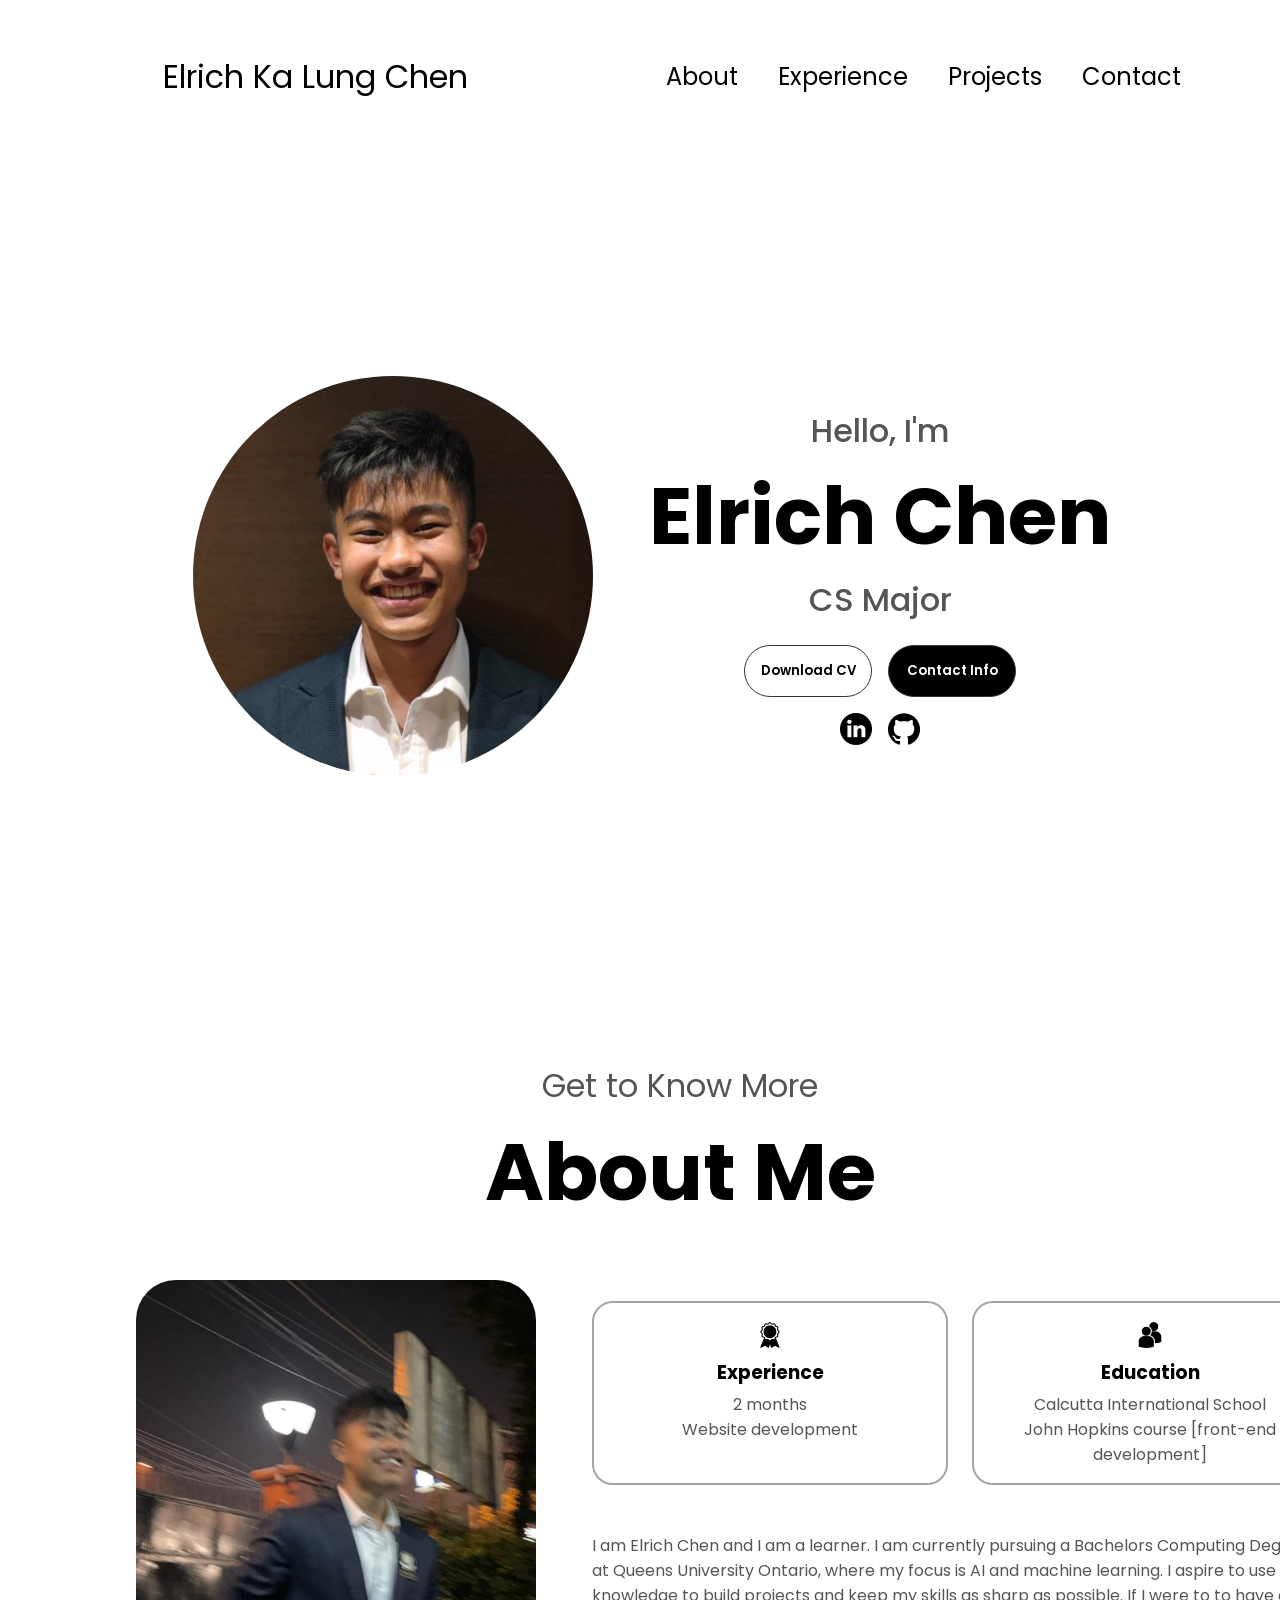
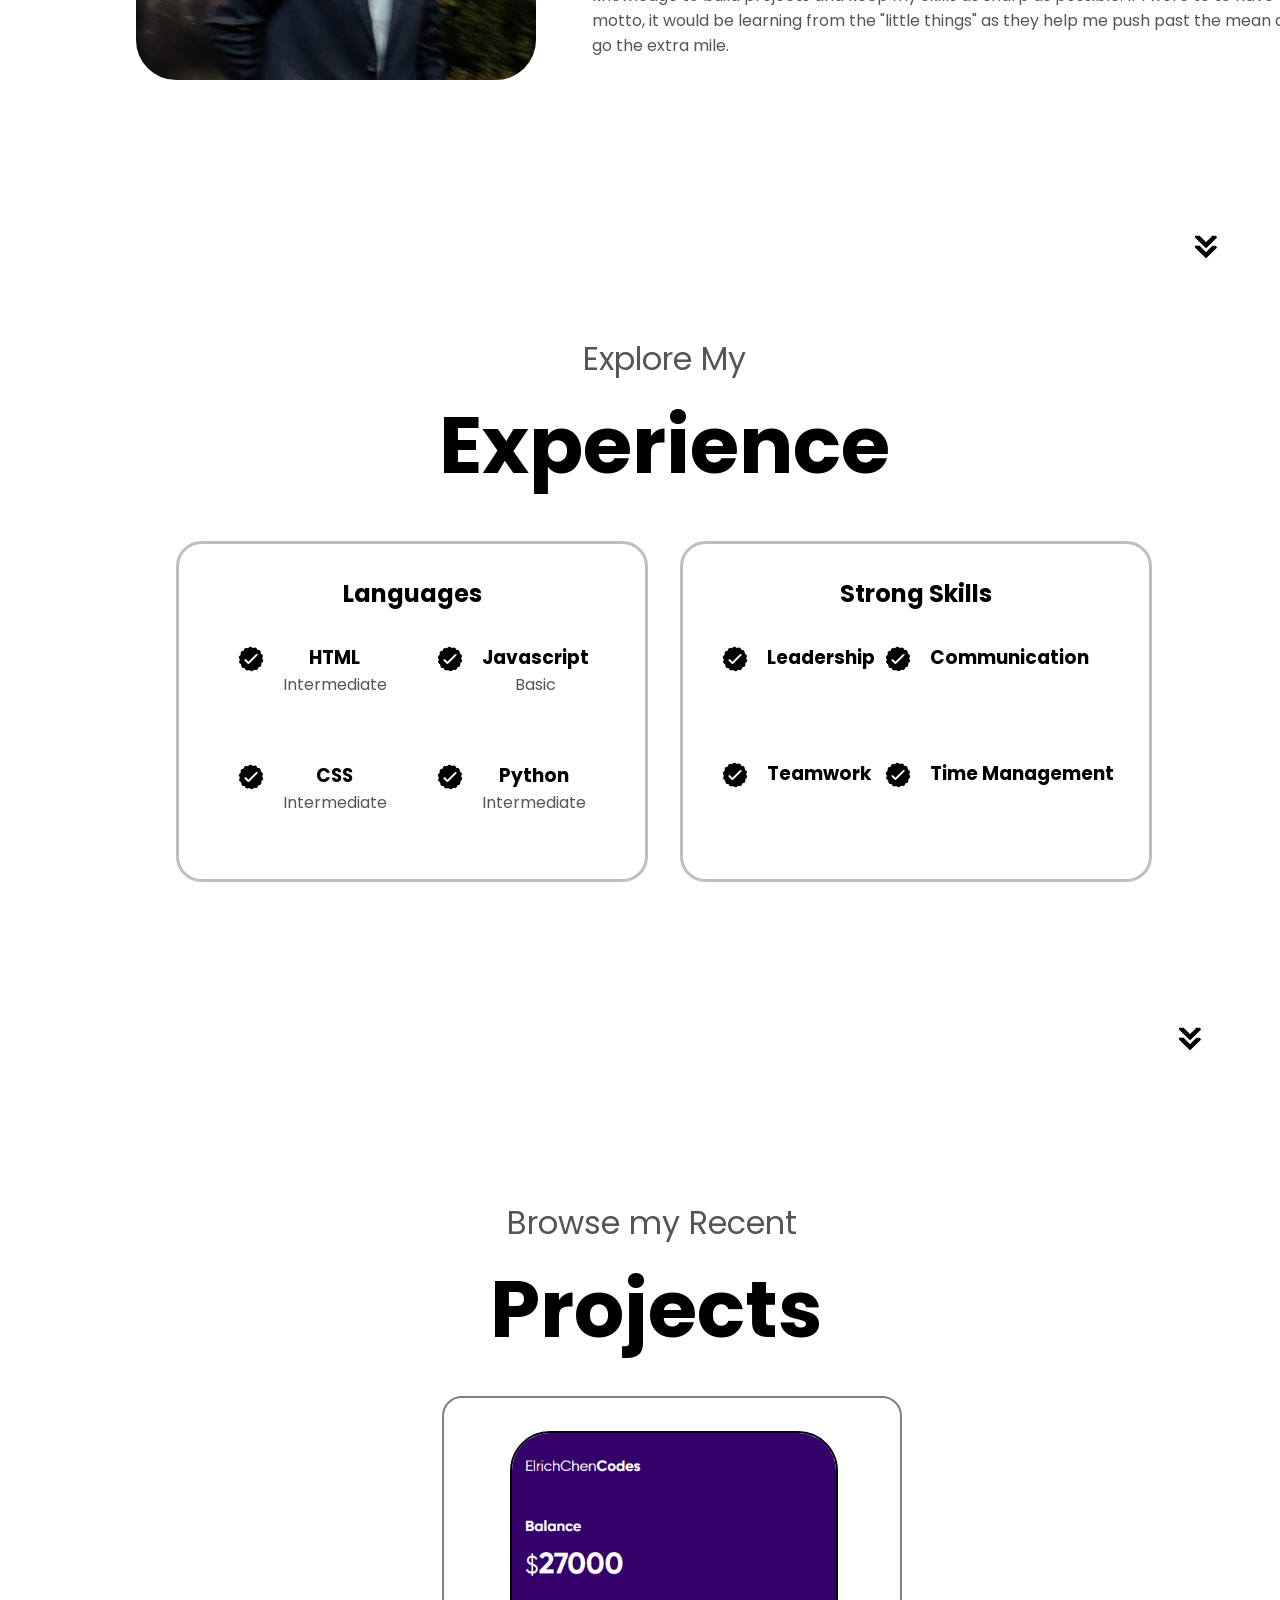
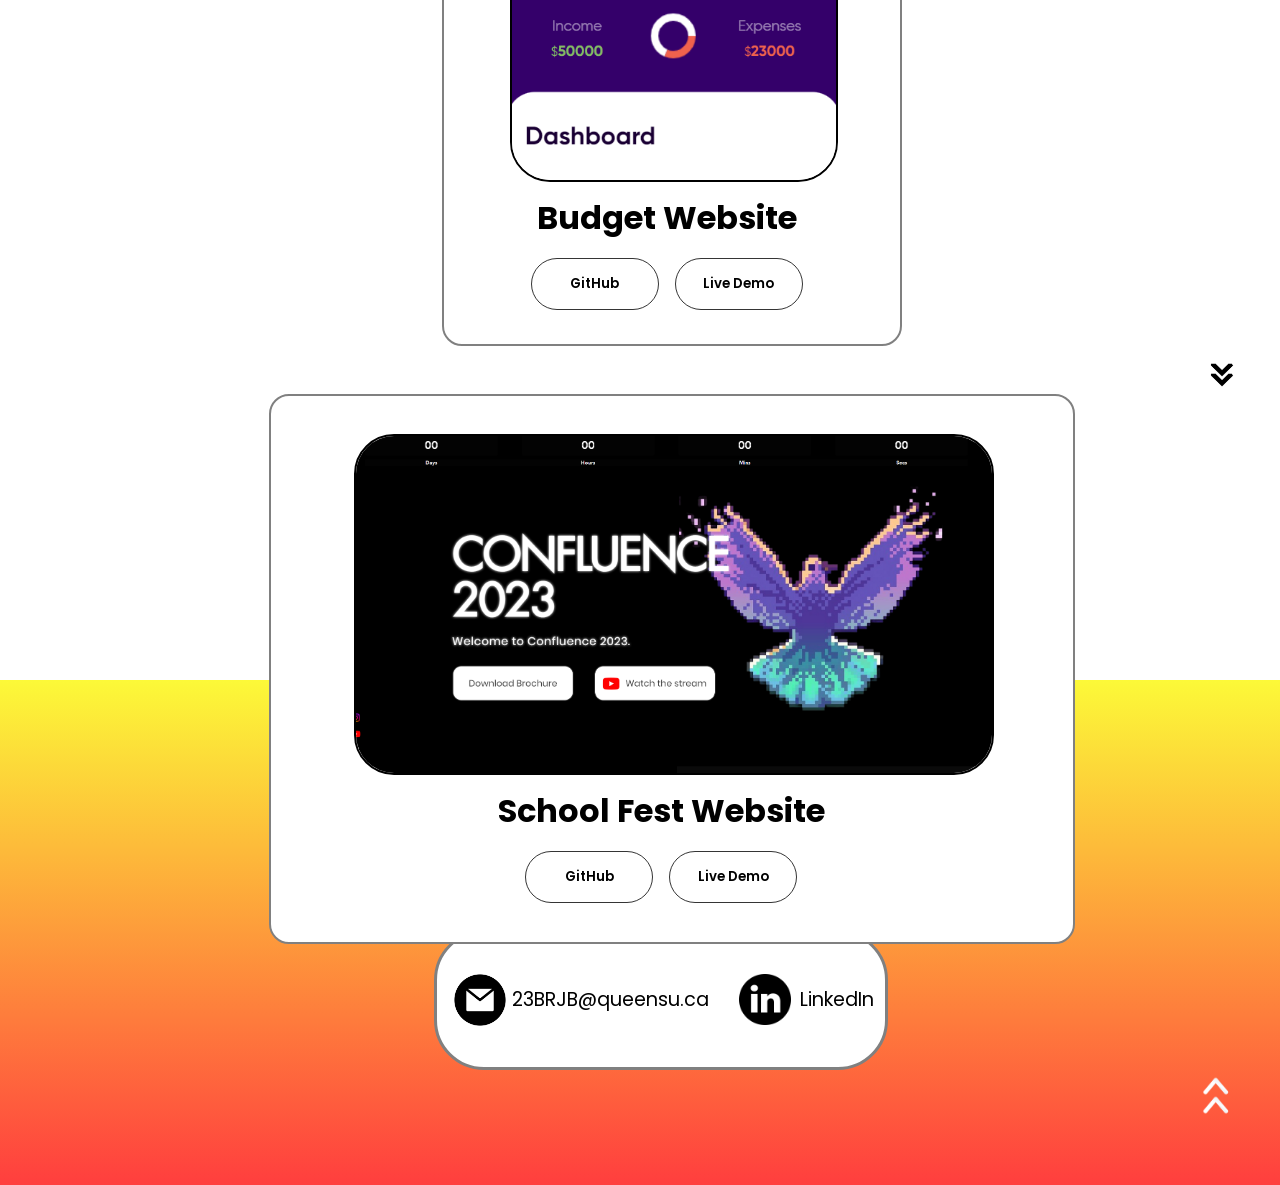
==== index.html @ 45dea328 "Add files via upload" ====
<!DOCTYPE html>
<html lang="en">
<head>
    <meta charset="UTF-8">
    <meta name="viewport" content="width=device-width, initial-scale=1.0">
    <title>My Portfolio</title>
    <link rel="stylesheet" href="style.css">
    <link rel="stylesheet" href="desktop-nav.css">
    <link rel="stylesheet" href="mobile-nav.css">
    <link rel="stylesheet" href="mediaquerries.css">
    <link rel="stylesheet" href="section.css">
    <link rel="stylesheet" href="about.css">
    <link rel="stylesheet" href="./experience.css">
    <link rel="stylesheet" href="./projects.css">
    <link rel="stylesheet" href="./contact.css">
</head>
<body>
    <div class="splash">
        <div class="splash-text">Welcome.</div>
    </div>

    <nav id="desktop-nav">
        <div class="logo">Elrich Ka Lung Chen</div>
        <div>
            <ul class="nav-links">
                <li><a href="#about">About</a></li>
                <li><a href="#experience">Experience</a></li>
                <li><a href="#projects">Projects</a></li>
                <li><a href="#contact">Contact</a></li>
            </ul>
        </div>
    </nav>

    <nav id="hamburger-nav">
        <div class="logo">Elrich Ka Lung Chen</div>
        <div class="hamburger-menu">
            <div class="hamburger-icon" onclick="toggleMenu()">
                <span></span>
                <span></span>
                <span></span>
            </div>
            <div class="menu-links">
                <li><a href="#about" onclick="toggleMenu()">About</a></li>
                <li><a href="#experience" onclick="toggleMenu()">Experience</a></li>
                <li><a href="#projects" onclick="toggleMenu()">Projects</a></li>
                <li><a href="#contact" onclick="toggleMenu()">Contact</a></li>
            </div>
        </div>
    </nav>


    <section id="profile">
        <div class="section__pic-container">
            <img src="assets/face.jpg" alt="Elrich profile picutre">
        </div>
        <div class="section__text">
            <p class="section__text__p1">Hello, I'm</p>
            <h1 class="title">Elrich Chen</h1>
            <p class="section__text__p2">CS Major</p>
            <div class="btn-container">
                <button id ="btn-colour-1" class="btn btn-colour-1" onclick="window.open('./assets/Elrich Chen CV.pdf')">
                    Download CV 
                </button>

                <button id ="btn-colour-2" class="btn btn-colour-2" Onclick="location.href='./#contact'">
                    Contact Info
                </button>
            </div>

            <div id="socials-container">
                <img src="assets/linkedin.png" alt="My LinkedIn Profile"
                class="icon" onclick="window.open('https://www.linkedin.com/in/elrich-chen-188702304/')">

                <img src="assets/github.png" alt="My GitHub Profile"
                class="icon" onclick="window.open('https://github.com/Elrich-Chen')">
            </div>
        </div>
    </section>

    <section id="about">
        <p id="about1" class="section__text__p1">Get to Know More</p>
        <h1 id="about2" class="title">About Me</h1>
        <div class="section-container">
            <div class="section__pic-container">
                <img id="pic2" class="about-pic" src="./assets/face_1.jpg" alt="Profile Picture">
            </div>
            <div class="about-details-container">
                <div class="about-containers">
                    <div class="details-container">
                        <img src="./assets/experience.png" alt="experience" class="icon">
                        <h3 class="about-title">Experience</h3>
                        <p>2 months <br> Website development</p>
                    </div>

                    <div class="details-container">
                        <img src="./assets/education.png" alt="education" class="icon">
                        <h3 class="about-title">Education</h3>
                        <p> Calcutta International School <br>
                        John Hopkins course [front-end development]</p>
                    </div>
                </div>

                <div class="text-container">
                    <p> I am Elrich Chen and I am a learner.
                        I am currently pursuing a Bachelors Computing Degree at Queens University Ontario, 
                        where my focus is AI and machine learning.
                        I aspire to use my knowledge to build projects and keep my skills as sharp as possible.
                        If I were to to have a life motto, it would be learning from the "little things" as 
                        they help me push past the mean and go the extra mile. 
                    </p>
                </div>
            </div>
        </div>

        <img src="./assets/arrow.png" alt="Arrow Icon" class="icon arrow" onclick="location.href ='./#experience'">
    </section>

    <section id="experience">
        <p class="section__text__p1">Explore My</p>
        <h1 class="title">Experience</h1>
        <div class="experience-details-container">
            <div class="about-containers">
                <div class="details-container-1">
                    <h2 class="experience-sub-title">Languages</h2>
                    <div class="article-container">
                        <DIV class="skills-col">
                            <div class="skill" >
                                <img src="./assets/checkmark.png" alt="expeirence-icon" class="icon">
                                <div class="skill-details">
                                    <h3>HTML</h3>
                                    <p>Intermediate</l>
                                </div>
                            </div>

                            <div class="skill" >
                                <img src="./assets/checkmark.png" alt="expeirence-icon" class="icon">
                                <div class="skill-details">
                                    <h3>CSS</h3>
                                    <p>Intermediate</p>
                                </div>
                            </div>
                        </DIV>

                        <DIV class="skills-col">
                            <div class="skill" >
                                <img src="./assets/checkmark.png" alt="expeirence-icon" class="icon">
                                <div class="skill-details">
                                    <h3>Javascript</h3>
                                    <p>Basic</p>
                                </div>
                            </div>

                            <div class="skill" >
                                <img src="./assets/checkmark.png" alt="expeirence-icon" class="icon">
                                <div class="skill-details">
                                    <h3>Python</h3>
                                    <p>Intermediate</p>
                                </div>
                            </div>
                        </DIV>
                    </div>
                </div>

                <div class="details-container-1">
                    <h2 class="experience-sub-title">Strong Skills</h2>
                    <div class="article-container">
                        <DIV class="skills-col">
                            <div class="quality" >
                                <img src="./assets/checkmark.png" alt="expeirence-icon" class="icon">
                                <div class="skill-details">
                                    <h3>Leadership</h3>
                                </div>
                            </div>

                            <div class="quality" >
                                <img src="./assets/checkmark.png" alt="expeirence-icon" class="icon">
                                <div class="skill-details">
                                    <h3>Teamwork </h3>
                                </div>
                            </div>
                        </DIV>

                        <DIV class="skills-col">
                            <div class="quality" >
                                <img src="./assets/checkmark.png" alt="expeirence-icon" class="icon">
                                <div class="skill-details">
                                    <h3>Communication</h3>
                                </div>
                            </div>

                            <div class="quality" >
                                <img src="./assets/checkmark.png" alt="expeirence-icon" class="icon">
                                <div class="skill-details">
                                    <h3>Time Management</h3>
                                </div>
                            </div>
                        </DIV>
                    </div>
                </div>
            </div>
        </div>

        <img src="./assets/arrow.png" alt="arrow-navigation" onclick="location.href='./#projects'" class="icon arrow">
    </section>

    <script src="script.js"></script>

    <section id="projects">
        <p class="section__text__p1">Browse my Recent</p>
        <h1 class="title">Projects</h1>
        <div class="projects-container">
            <div class="project">
                <div class="image-container">
                    <img src="./assets/BuDGET app PREVIEW.png" alr="Project Preview">
                </div>

                <h1 class="project-title">Budget Website</h>

                <div class="btn-container">
                    <button id ="btn-colour-1" class="btn btn-colour-1" onclick="window.open('https://github.com')">
                        GitHub
                    </button>
                    <button class="btn btn-colour-1" onclick="window.open('https://elrich-chen.github.io/budgetApp/')">
                        Live Demo
                    </button>
                </div>
            </div>

            <div class="project">
                <div class="image-container">
                    <img src="./assets/confluence 23.png" alr="Project Preview">
                </div>

                <h1 class="project-title">School Fest Website</h>

                <div class="btn-container">
                    <button id ="btn-colour-1" class="btn btn-colour-1" onclick="window.open('https://github.com')">
                        GitHub
                    </button>
                    <button class="btn btn-colour-1" onclick="window.open('https://www.confluence23.in')">
                        Live Demo
                    </button>
                </div>
            </div>
        </div>

        <img src="./assets/arrow.png" alt="arrow-navigation" onclick="location.href='./#contact'" class="icon arrow">
    </section>

    <div class="cut-through"></div>

    <section id="contact">
        <div class="contact-background">
            <div class="section__text__p1">Get In Touch</div>
            <div class="title">Contact Me</div>
            <div class="contact-container">
                <div class="contact">
                    <img src="./assets/email.png" alt="email picture" class="icon">
                    <a href="mailto:elrichchen123@gmail.com">23BRJB@queensu.ca</a>
                </div>

                <div class="contact">
                    <img src="./assets/linkedin.png" alt="linkedin picture" class="iconn">
                    <a href="https://www.linkedin.com/in/elrich-chen-188702304/" target="_blank">LinkedIn</a>
                </div>
            </div>

            <div class="arrows">
                <img src="./assets/arrow1.png" alt="arrow-navigation" onclick="location.href='./#'" class="icon arroww">
                <img src="./assets/arrow1.png" alt="arrow-navigation" onclick="location.href='./#'" class="icon arroww1">
            </div>
        </div>
    </section>
</body>
</html>
---- style.css ----
/*GENERAL STYLING*/

/*importing a link*/
@import url('https://fonts.googleapis.com/css2?family=Poppins:ital,wght@0,100;0,200;0,300;0,400;0,500;0,600;0,700;0,800;0,900;1,100;1,200;1,300;1,400;1,500;1,600;1,700;1,800;1,900&display=swap');

* {
    padding : 0;
    margin : 0;
}

body {
   font-family: "Poppins", sans-serif; 
}

/* so that whenever you click on a link, it smoothly goes towards that section*/
html {
    scroll-behavior: smooth;
}

p {
    color : rgb(85,85,85);
}

/* transition */
a, .btn {
    transition : all 300ms ease
}
.cut-through{
    height: 1px;
    width: 100%;
    background-color: rgb(255, 255, 255);
    margin-top: 30vh;
}

.splash.display-none{
    top: -20vh;
    z-index: -5000;
    transition: all ease-in-out;

}
---- desktop-nav.css ----
/* DESKTOP NAV */
nav, .nav-links {
    display : flex;
}

nav {
    align-items: center;
    justify-content: space-around;
    height: 17vh;
}

.nav-links{
    gap: 2.5rem;
    list-style: none;
    font-size: 1.5rem;
}

a {
    color : black;
    text-decoration: none;
    text-decoration-color: white;
    position: relative;
}


a:hover {
    color: grey;
    text-decoration: underline;
    text-underline-offset: 1rem;
    text-decoration-color: rgb(181,181,181);
    transition: 0.3s;
}

.logo{
    font-size: 2rem;
    margin-left: 4rem;
}

.logo:hover{
    cursor: default;
}
---- mobile-nav.css ----
/** Hamburger MENU **/

#hamburger-nav{
    display:none;
}

.hamburger-menu{
    display : inline-block;
    position: relative;
}

.hamburger-icon{
    display: flex;
    flex-direction: column;
    justify-content: space-between;
    height: 24px;
    width: 30px;
    cursor: pointer;
}

.hamburger-icon span{
    width: 100%;
    height: 3px;
    background-color: black;
    transition: all 0.3s ease-in-out;
    border-radius: 2px;
}

.menu-links{
    position: absolute;
    top: 100%;
    right : 0;
    overflow: hidden;
    max-height: 0;
    width : fit-content;
    transition: all 0.3s ease-in-out;
    background-color: rgb(255, 255, 255);
    margin-top: 10px;
}

.menu-links a{
    display: block;
    padding: 10px;
    text-align: center;
    font-size: 1.5rem;
}

.menu-links a:hover{
    transition: all 0.15s ease-in-out;
}

.menu-links li{
    list-style: none;
}

.menu-links.open{
    max-height: 300px;
}

.hamburger-icon.open span:first-child{
    transform: rotate(45deg) translate(10px, 5px);   
}

.hamburger-icon.open span:nth-child(2){
    opacity:0;  
}

.hamburger-icon.open span:last-child{
    transform: rotate(-45deg) translate(10px, -4px);   
}

.hamburger-icon.span first-child{
    transform: none;
}

.hamburger-icon.span:nth-child(2){
    opacity:  1;
    transition: 0.2s ease;
}

.hamburger-icon.span last-child{
    transform: none;
}
---- mediaquerries.css ----
@media screen and (max-width: 1200px){
    #desktop-nav{
        display: none;
    }

    #hamburger-nav{
        display:flex;
    }
}

@media screen and (max-width: 1153px){
    .skills-col{
        display:flex;
        justify-content: flex-start;
        align-items: center;
        flex-wrap: wrap;
        gap: 0rem;
    }

    .skill, .quality{
        margin-left: 2rem;
    }

    .quality{
        margin-bottom: 1.3rem;
    }
}

@media screen and (min-width: 1154px){
    .quality{
        margin-bottom: 1.3rem;
    }
}
---- section.css ----
/** PROFILE SECTION **/

section{
    height: 96vh;
    margin : 0rem 10rem 0rem 11rem;
    box-sizing : border-box;
    min-height : fit-content;
    background-color: rgb(255, 255, 255);
}

.splash{
    background-color: rgb(0, 0, 0);
    background-image: linear-gradient(rgb(0, 9, 103),rgba(0, 0, 0, 0.758));
    z-index: 1;
    width: 100%;
    height: 100vw;
    position: fixed;
}

.splash .splash-text{
    position: absolute;
    color: rgb(255, 250, 242);
    font-size: 5vw;
    left: 40%;
    top: 20%;
    opacity: 0;
    transition: opacity 1s ease-in;
}

.splash .splash-text.active{
    opacity: 1;
}

.splash.vanish{
    transform: translateY(-100vw);
    transition: transform 0.5s ease-out;
}

#profile{
    display : flex;
    justify-content: center;
    align-items: center;
    gap: 5rem;
    min-height: 80vh;
    margin: 0 5rem;
    background-color: rgb(255, 255, 255);
    padding-bottom: 2vh;
}

.section__pic-container{
    background-color: rgb(255, 255, 255);
    display: flex;
    height: 400px;
    width: 400px;
    margin: auto 0
}

.section__pic-container img{
    border-radius: 50%;
    height: 25rem;
    width: 25rem;
    object-fit: cover;
    transform: translateX(1.5rem);
}

.section__text{
    align-self: center;
    text-align: center;
    background-color: rgb(255, 255, 255);
}



.section__text p{
    font-weight: 500;
}

.section__text__p1{
    font-size: 2rem; 
    text-align: center;
    margin-bottom: 0.1rem;
}

.section__text__p2{
    font-size: 2rem;
    margin-bottom: 0.3rem;
    margin-top: 0rem;
    font-weight: 600;
}

.title{
    font-size: 5rem;
    text-align: center;
    margin-bottom: 0rem;
    padding-bottom: 0rem;
}

#socials-container{
    display:flex;
    justify-content: center;
    align-items: center;
    margin-top: 1rem;
    gap: 1rem;
}

.icon{
    cursor:pointer;
    height: 2rem;
}

.btn-container{
    display: flex;
    justify-content: center;
    gap: 1rem;
    padding-top: 1rem;
}

.btn{
    padding: 15px 10px 15px 10px; 
    font-family: Poppins;
    font-weight: 600;
    border-radius: 2rem;
    width: 8rem;
    transition: all 300ms ease;
}

.btn:hover{
    cursor: pointer
}

.btn.btn-colour-1, .btn.btn-colour-2{
    border: rgb(53,53,53) 0.1rem solid;
}

btn-color-1:hover, btn-color-2:hover{
    cursor:pointer;
}

.btn.btn-colour-1{
    background-color: rgb(255, 255, 255);
}

.btn.btn-colour-2{
    background-color: rgb(0, 0, 0);
    COLOR: white;
}

.btn.btn-colour-1:hover{
    background-color: rgb(0, 0, 0);
    color:white
}

.btn.btn-colour-2:hover{
    background-color: rgb(65, 65, 65);
}
---- about.css ----
#about{
    background-color: rgb(255, 255, 255);
    align-items: center;
    margin-left: 7rem;
    margin-right: 7rem;
    padding-top: 5vh;
    position: relative;
}


.section-container{
    display: flex;
    align-items: center;
    padding-top: 3rem;
    background-color: rgb(255, 255, 255);
    gap: 5rem;
}
.section__pic-container #pic2{
    border-radius: 10%;
    height: 25rem;
    width: 25rem;
    object-fit: cover;
}

.about-details-container{
   
}

.about-containers{
    display:flex;
    background-color: rgb(255, 255, 255);
    gap: 1.5rem;
    margin-bottom: 3rem;
    text-align: center;
}

.details-container{
    background-color: rgb(255, 255, 255);
    width: 20rem;
    min-height: fit-content;
    border: rgb(164, 164, 164) 0.14rem solid;
    border-radius: 1.3rem;
    padding: 1rem;
}

.icon.arrow{
    position: absolute;
    right: -6vh;
    bottom: 2vh;
}

.space{
    margin: 0 0 0 0;
}

.about-title{
    margin-bottom: 0.3rem;
}

#about1, #about2{
    margin-left: 5rem;
}
---- experience.css ----
#experience{
    background-color: rgb(255, 255, 255);
    align-items: center;
    margin-left: 11rem;
    margin-right: 8rem;
    padding-top: 6vh;
    position: relative;
}

#experience .about-containers{
    background-color: rgb(255, 255, 255);
    display: flex;
    justify-content: center;
    gap: 2rem;
}

.experience-details-container{
    display: flex;
    flex-direction: column;
    padding-top: 4vh;
}

.article-container{
    display: flex;
    flex-wrap:wrap;
    justify-content: space-around;
    flex-direction: row;
    background-color: rgb(255, 255, 255);
}


article .icon:hover{
    cursor: default
}

.details-container-1{
    background-color: white;
    width: 50rem;
    border: 0.2rem solid rgb(190, 190, 190);
    border-radius: 1.6rem;  
    padding: 2rem;
}

.skill, .quality{
    display:flex;
    align-items: start;
    gap: 1rem;
    padding: 2rem 0rem 2rem 0rem;
    min-width: fit-content
}

#experience .icon.arrow{
    bottom: 10vh;
}
---- projects.css ----
#projects{
    background-color: rgb(255, 255, 255);
    margin-left: 10rem;
    margin-right: 6rem;
    padding-top: 6vh;
    text-align: center;
    position: relative;
    min-height: fit-content;
}

.projects-container{
    display: flex;
    gap: 3rem;
    margin-top: 3vh;
    height: 50vh;
    position: relative;
    background-color: rgb(255, 255, 255);
    flex-wrap: wrap ;
    justify-content: center;
}

.project{
    background-color: rgb(255, 255, 255);
    display: flex;
    justify-content: center;
    flex-direction: column;
    align-items: center;
    text-align: center;
    transition: all 0.5s ease-in-out;
    width: 40vh;
    height: 50vh;
    padding: 3rem;
    border: 2px solid grey;
    border-radius: 20px;
    min-height: fit-content;
    min-width: fit-content;
}

.project:hover{
    box-shadow: -5px 10px rgb(0, 0, 0);
    transform: translate(5px, -5px)
}

.image-container{
    background-color: rgb(255, 255, 255);
    height: 80%;
    width: 90%;
    margin-bottom: 1rem;
}

.project img{
    height: 100%;
    object-fit: cover;
    width: 100%;
    border-radius: 40px;
    border: 2px solid black;
}

.project-title{
    font-size: 2rem;
}

#projects p{
    margin-right: 4%;
}

#projects h1{
    margin-right: 3%;
}
---- contact.css ----
section#contact{
    margin: 0;
    background-color: rgb(255, 255, 255);
    color: white;
    height: fit-content;
}
.contact-background{
    background-image: linear-gradient(rgb(252, 249, 56),rgba(255, 0, 0, 0.758));
    width: 100%;
    height: 100%;
    padding-top: 2rem;
    display: flex;
    flex-direction: column;
    align-items: center;
    border: none;
    padding-bottom: 5vw;
}

.contact-background .title{
    margin-left: 2rem;
    padding-bottom: 3rem;
}

.contact-background .section__text__p1{
    margin-left: 2rem;
}

.contact-container{
    background-color: rgb(255, 255, 255);
    display: flex;
    justify-content: center;
    width: 35%;
    min-width: fit-content;
    align-items: center;
    border: 3px solid grey;
    border-radius: 50px;
    gap: 1.3rem;
    padding: 2rem 0rem 2rem 0rem;
    margin-left: 2.65rem;
}

.contact{
    display: flex;
    align-items: center;
}

.contact .icon{
    height: 4rem;
    width: 4rem;
    cursor: default;
}

.iconn{
    height: 3.2rem;
    width: 3.2rem;
    padding: 0.6rem;
}

.contact-background a{
    font-size: 1.2rem;
}

#contact .arrows{
    display:block;
    padding-left: 90%;
}

#contact .icon.arroww, #contact .icon.arroww1{
    transform: rotate(270deg);
    display: block;
}

#contact .icon.arroww1{
    transform: rotate(270deg);
    margin-top: -1vw;
}
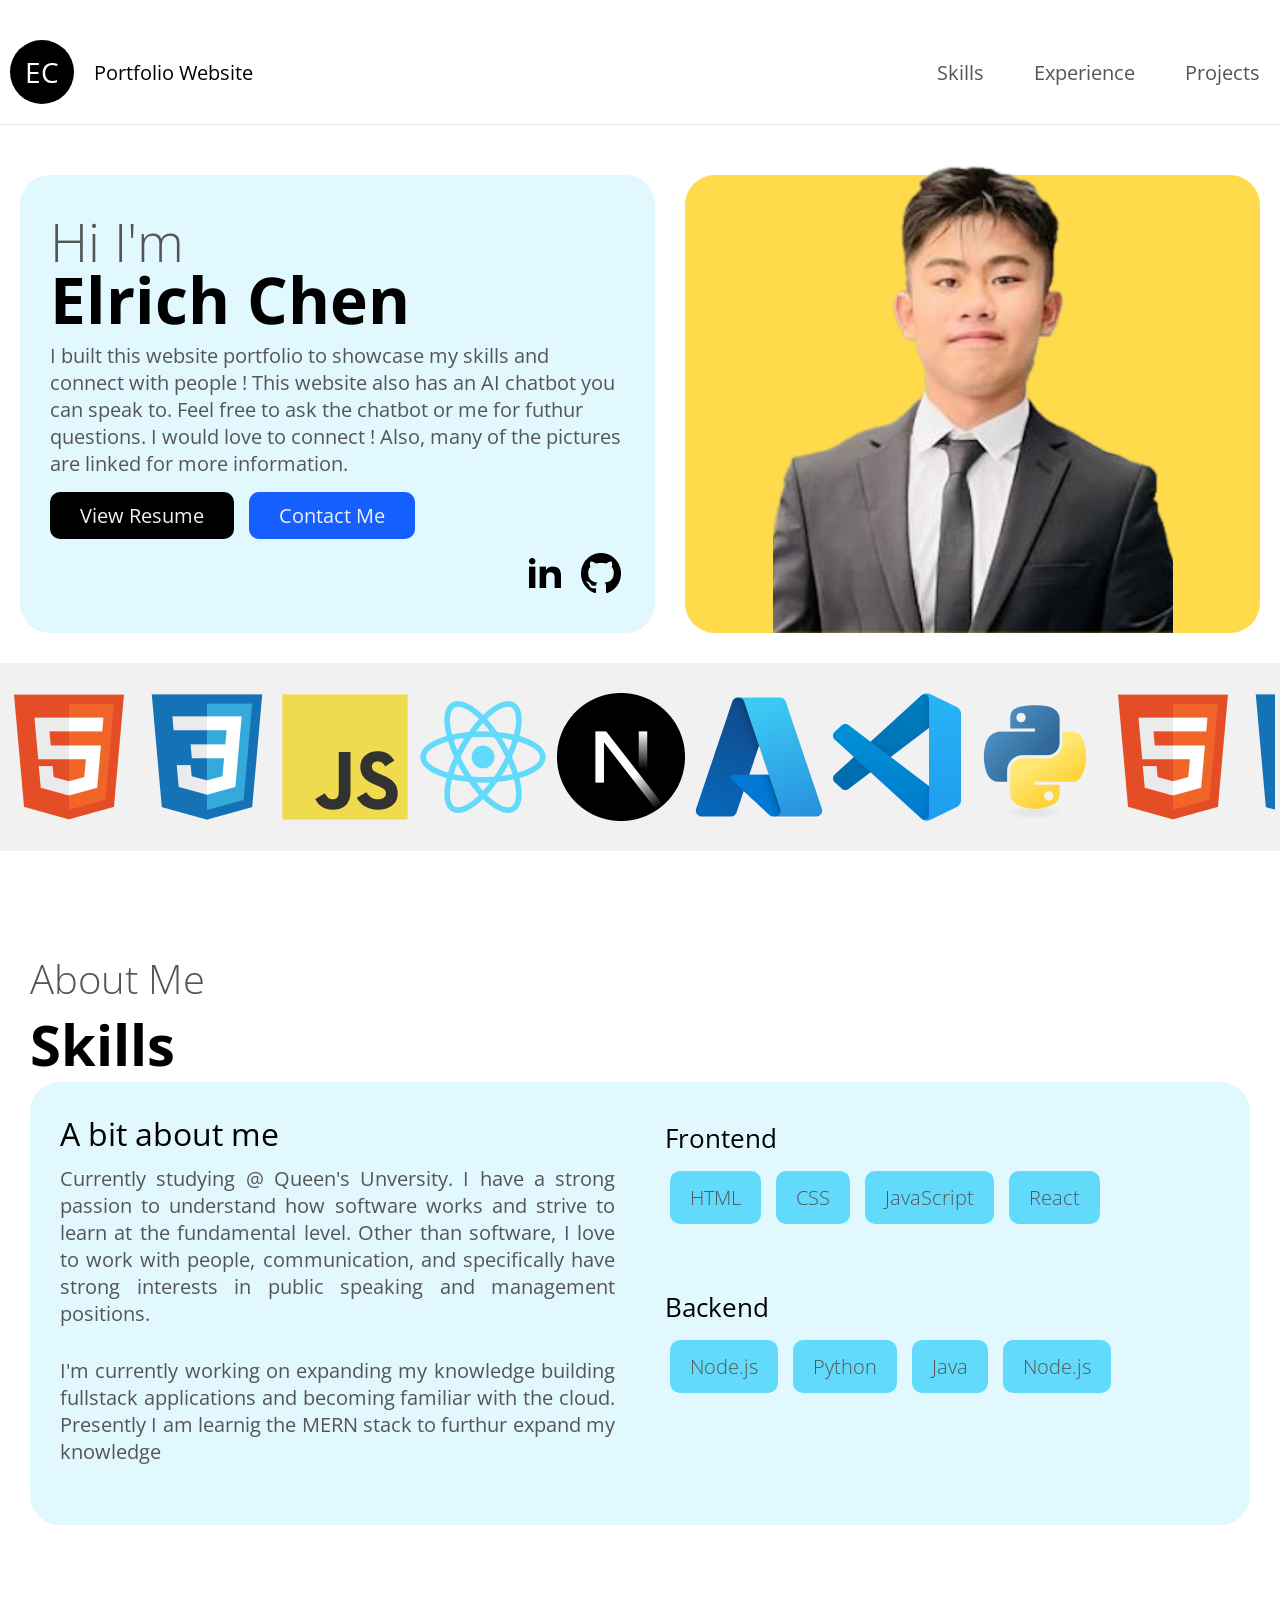
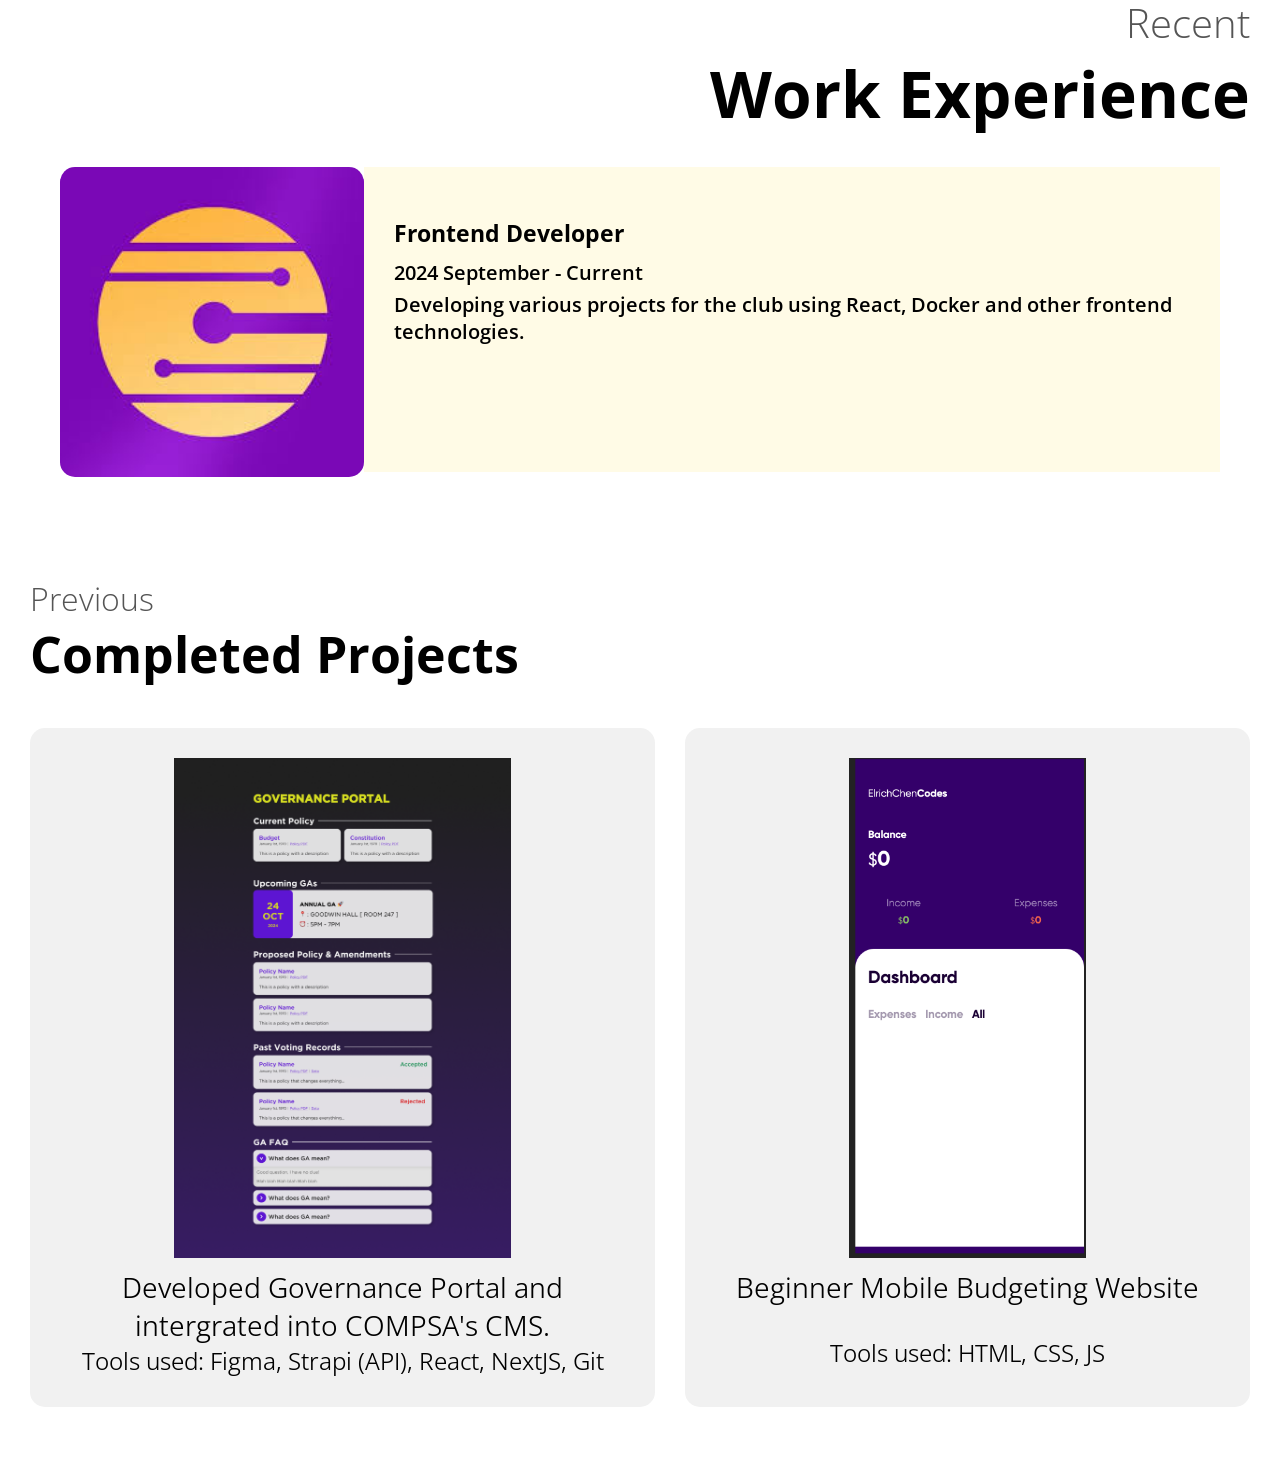
==== commit 310b9947: "Add files via upload" ====
--- a/index.html
+++ b/index.html
@@ -3,273 +3,179 @@
 <head>
     <meta charset="UTF-8">
     <meta name="viewport" content="width=device-width, initial-scale=1.0">
-    <title>My Portfolio</title>
-    <link rel="stylesheet" href="style.css">
-    <link rel="stylesheet" href="desktop-nav.css">
-    <link rel="stylesheet" href="mobile-nav.css">
-    <link rel="stylesheet" href="mediaquerries.css">
-    <link rel="stylesheet" href="section.css">
-    <link rel="stylesheet" href="about.css">
-    <link rel="stylesheet" href="./experience.css">
-    <link rel="stylesheet" href="./projects.css">
-    <link rel="stylesheet" href="./contact.css">
+    <title>Elrich Chen</title>
+    <link rel="icon" href="imgs/Logo (3).png">
+    <link rel="preconnect" href="https://fonts.googleapis.com">
+    <link rel="preconnect" href="https://fonts.gstatic.com" crossorigin>
+    <link href="https://fonts.googleapis.com/css2?family=Open+Sans:ital,wght@0,300..800;1,300..800&display=swap" rel="stylesheet">
+    <link rel="stylesheet" href="/style.css">
 </head>
 <body>
-    <div class="splash">
-        <div class="splash-text">Welcome.</div>
-    </div>
-
-    <nav id="desktop-nav">
-        <div class="logo">Elrich Ka Lung Chen</div>
-        <div>
-            <ul class="nav-links">
-                <li><a href="#about">About</a></li>
+    <header>
+        <a href="#" class="logo-holder">
+            <div class="logo">EC</div>
+            <div class="logo-text">Portfolio Website</div>
+        </a>
+        <nav>
+            <ul id="menu">
+                <li><a href="#skills">Skills</a></li>
                 <li><a href="#experience">Experience</a></li>
                 <li><a href="#projects">Projects</a></li>
-                <li><a href="#contact">Contact</a></li>
             </ul>
-        </div>
-    </nav>
-
-    <nav id="hamburger-nav">
-        <div class="logo">Elrich Ka Lung Chen</div>
-        <div class="hamburger-menu">
-            <div class="hamburger-icon" onclick="toggleMenu()">
-                <span></span>
-                <span></span>
-                <span></span>
+            <a href="#" class="mobile-toggle" onclick="toggle()"> 
+                <svg class="w-6 h-6 text-gray-800 dark:text-white" aria-hidden="true" xmlns="http://www.w3.org/2000/svg" width="24" height="24" fill="none" viewBox="0 0 24 24">
+                <path stroke="currentColor" stroke-linecap="round" stroke-width="2" d="M5 7h14M5 12h14M5 17h14"/>
+              </svg>
+            </a>
+        </nav>
+    </header>
+    <main>
+        <section class="hero-container">
+            <div class="hero-blue">
+                <h1><small>Hi I'm</small> Elrich Chen</h1>
+                <p>
+                    <span> I built this website portfolio to showcase my skills and connect
+                        with people ! This website also has an AI chatbot you can speak to. Feel free
+                        to ask the chatbot or me for futhur questions. I would love to connect ! 
+                        Also, many of the pictures are linked for more information.
+                    </span>
+                </p>
+                <div class="call-to-action">
+                    <button class="button black"><a href="./assets/Resume.pdf" target="_blank">View Resume</a></button>
+                    <button class="button white"><a href="mailto: chen.elrichkalung@queensu.ca">Contact Me</a></button>
+                </div>
+                <div class="social-links">
+                    <a href="https://www.linkedin.com/in/elrich-chen-188702304" target="_blank"><img src="./imgs/linkedin.png" alt=""></a>
+                    <a href="https://github.com/Elrich-Chen" target="_blank"><img src="./imgs/github.png" alt=""></a>
+                </div>
             </div>
-            <div class="menu-links">
-                <li><a href="#about" onclick="toggleMenu()">About</a></li>
-                <li><a href="#experience" onclick="toggleMenu()">Experience</a></li>
-                <li><a href="#projects" onclick="toggleMenu()">Projects</a></li>
-                <li><a href="#contact" onclick="toggleMenu()">Contact</a></li>
+            <div class="hero-yellow">
+                <img src="./imgs/elrich.png" alr="ElrichChen" width="100%">
+            </div>
+        </section>
+    </main>
+    <section class="logos container">
+        <div class="marquee">
+            <div class="track">
+                <img src="./imgs/html.png" alt="HTML" width="128" />
+                <img src="./imgs/css.png" alt="CSS" width="128" />
+                <img src="./imgs/javascript.png" alt="JS" width="128" />
+                <img src="./imgs/react.png" width="128" alt="React" />
+                <img src="./imgs/nextjs.png" width="128" alt="Next JS" />
+                <img src="./imgs/azure.png" width="128" alt="Azure" />
+                <img src="./imgs/vscode.png" width="128" alt="VS Code" />
+                <img src="./imgs/python.png" width="128" alt="Python" />
+                <img src="./imgs/html.png" alt="HTML" width="128" />
+                <img src="./imgs/css.png" alt="CSS" width="128" />
+                <img src="./imgs/javascript.png" alt="JS" width="128" />
+                <img src="./imgs/react.png" width="128" alt="React" />
+                <img src="./imgs/nextjs.png" width="128" alt="Next JS" />
+                <img src="./imgs/azure.png" width="128" alt="Azure" />
+                <img src="./imgs/vscode.png" width="128" alt="VS Code" />
+                <img src="./imgs/python.png" width="128" alt="Python" />
+                <img src="./imgs/html.png" alt="HTML" width="128" />
+                <img src="./imgs/css.png" alt="CSS" width="128" />
+                <img src="./imgs/javascript.png" alt="JS" width="128" />
+                <img src="./imgs/react.png" width="128" alt="React" />
+                <img src="./imgs/nextjs.png" width="128" alt="Next JS" />
+                <img src="./imgs/azure.png" width="128" alt="Azure" />
+                <img src="./imgs/vscode.png" width="128" alt="VS Code" />
+                <img src="./imgs/python.png" width="128" alt="Python" />
             </div>
         </div>
-    </nav>
-
-
-    <section id="profile">
-        <div class="section__pic-container">
-            <img src="assets/face.jpg" alt="Elrich profile picutre">
-        </div>
-        <div class="section__text">
-            <p class="section__text__p1">Hello, I'm</p>
-            <h1 class="title">Elrich Chen</h1>
-            <p class="section__text__p2">CS Major</p>
-            <div class="btn-container">
-                <button id ="btn-colour-1" class="btn btn-colour-1" onclick="window.open('./assets/Elrich Chen CV.pdf')">
-                    Download CV 
-                </button>
-
-                <button id ="btn-colour-2" class="btn btn-colour-2" Onclick="location.href='./#contact'">
-                    Contact Info
-                </button>
+    </section>
+    <section id="skills" class="skill-section">
+        <h2><small>About Me</small>Skills</h2>
+        <div class="holder-blue">
+            <div class="left-col">
+                <div class="skills-container">
+                    <div class="skill1">
+                        <h3 class="skill-category">Frontend</h3>
+                        <ul>
+                            <li>HTML</li>
+                            <li>CSS</li>
+                            <li>JavaScript</li>
+                            <li>React</li>
+                        </ul>
+                    </div>
+                    <div class="skill1">
+                        <h3>Backend</h3>
+                        <ul>
+                            <li>Node.js</li>
+                            <li>Python</li>
+                            <li>Java</li>
+                            <li>Node.js</li>
+                        </ul>
+                    </div>
+                </div>
             </div>
 
-            <div id="socials-container">
-                <img src="assets/linkedin.png" alt="My LinkedIn Profile"
-                class="icon" onclick="window.open('https://www.linkedin.com/in/elrich-chen-188702304/')">
-
-                <img src="assets/github.png" alt="My GitHub Profile"
-                class="icon" onclick="window.open('https://github.com/Elrich-Chen')">
+            <div class="right-col">
+                <h3>A bit about me</h3>
+                <p>
+                    Currently studying @ Queen's Unversity. I have a strong passion to understand how software works and 
+                    strive to learn at the fundamental level. Other than 
+                    software, I love to work with people, communication, and specifically
+                    have strong interests in public speaking and management positions.
+                </p>
+                <p>I'm currently working on expanding my knowledge building fullstack applications and becoming 
+                    familiar with the cloud. Presently I am learnig the MERN stack to furthur 
+                    expand my knowledge
+                </p>
             </div>
         </div>
     </section>
 
-    <section id="about">
-        <p id="about1" class="section__text__p1">Get to Know More</p>
-        <h1 id="about2" class="title">About Me</h1>
-        <div class="section-container">
-            <div class="section__pic-container">
-                <img id="pic2" class="about-pic" src="./assets/face_1.jpg" alt="Profile Picture">
-            </div>
-            <div class="about-details-container">
-                <div class="about-containers">
-                    <div class="details-container">
-                        <img src="./assets/experience.png" alt="experience" class="icon">
-                        <h3 class="about-title">Experience</h3>
-                        <p>2 months <br> Website development</p>
+    <section id="experience" class="work-experience container">
+        <h2>
+            <small>Recent</small>
+            Work Experience
+        </h2>
+        <div class="jobs">
+            <article>
+                <figure>
+                    <div>
+                        <a href="https://compsa.ca" target="_blank"><img src="./imgs/compsa.jpeg" alt="Workplace 1 - YouTube Creator" width="100%" /></a>
+                        <figcaption>
+                            Queen's Computing Association
+                        </figcaption>
                     </div>
-
-                    <div class="details-container">
-                        <img src="./assets/education.png" alt="education" class="icon">
-                        <h3 class="about-title">Education</h3>
-                        <p> Calcutta International School <br>
-                        John Hopkins course [front-end development]</p>
-                    </div>
+                </figure>
+                <div class="job-details">
+                    <h3>Frontend Developer</h3>
+                    <div>2024 September - Current</div>
+                    <p>Developing various projects for the club using React, Docker and other frontend technologies.</p>
                 </div>
-
-                <div class="text-container">
-                    <p> I am Elrich Chen and I am a learner.
-                        I am currently pursuing a Bachelors Computing Degree at Queens University Ontario, 
-                        where my focus is AI and machine learning.
-                        I aspire to use my knowledge to build projects and keep my skills as sharp as possible.
-                        If I were to to have a life motto, it would be learning from the "little things" as 
-                        they help me push past the mean and go the extra mile. 
-                    </p>
-                </div>
-            </div>
+            </article>
         </div>
-
-        <img src="./assets/arrow.png" alt="Arrow Icon" class="icon arrow" onclick="location.href ='./#experience'">
     </section>
 
-    <section id="experience">
-        <p class="section__text__p1">Explore My</p>
-        <h1 class="title">Experience</h1>
-        <div class="experience-details-container">
-            <div class="about-containers">
-                <div class="details-container-1">
-                    <h2 class="experience-sub-title">Languages</h2>
-                    <div class="article-container">
-                        <DIV class="skills-col">
-                            <div class="skill" >
-                                <img src="./assets/checkmark.png" alt="expeirence-icon" class="icon">
-                                <div class="skill-details">
-                                    <h3>HTML</h3>
-                                    <p>Intermediate</l>
-                                </div>
-                            </div>
-
-                            <div class="skill" >
-                                <img src="./assets/checkmark.png" alt="expeirence-icon" class="icon">
-                                <div class="skill-details">
-                                    <h3>CSS</h3>
-                                    <p>Intermediate</p>
-                                </div>
-                            </div>
-                        </DIV>
-
-                        <DIV class="skills-col">
-                            <div class="skill" >
-                                <img src="./assets/checkmark.png" alt="expeirence-icon" class="icon">
-                                <div class="skill-details">
-                                    <h3>Javascript</h3>
-                                    <p>Basic</p>
-                                </div>
-                            </div>
-
-                            <div class="skill" >
-                                <img src="./assets/checkmark.png" alt="expeirence-icon" class="icon">
-                                <div class="skill-details">
-                                    <h3>Python</h3>
-                                    <p>Intermediate</p>
-                                </div>
-                            </div>
-                        </DIV>
-                    </div>
+    <section id="projects" class="bento">
+        <h2><small>Previous</small>Completed Projects</h2>
+        <div class="project-container">
+            <div class="project">
+                <div class="image">
+                    <a href="https://compsa.ca/governance" target="_blank" class="bento-item">
+                        <img src="./imgs/governance.png">
+                    </a>
                 </div>
-
-                <div class="details-container-1">
-                    <h2 class="experience-sub-title">Strong Skills</h2>
-                    <div class="article-container">
-                        <DIV class="skills-col">
-                            <div class="quality" >
-                                <img src="./assets/checkmark.png" alt="expeirence-icon" class="icon">
-                                <div class="skill-details">
-                                    <h3>Leadership</h3>
-                                </div>
-                            </div>
-
-                            <div class="quality" >
-                                <img src="./assets/checkmark.png" alt="expeirence-icon" class="icon">
-                                <div class="skill-details">
-                                    <h3>Teamwork </h3>
-                                </div>
-                            </div>
-                        </DIV>
-
-                        <DIV class="skills-col">
-                            <div class="quality" >
-                                <img src="./assets/checkmark.png" alt="expeirence-icon" class="icon">
-                                <div class="skill-details">
-                                    <h3>Communication</h3>
-                                </div>
-                            </div>
-
-                            <div class="quality" >
-                                <img src="./assets/checkmark.png" alt="expeirence-icon" class="icon">
-                                <div class="skill-details">
-                                    <h3>Time Management</h3>
-                                </div>
-                            </div>
-                        </DIV>
-                    </div>
+                <p> <large>Developed Governance Portal and intergrated into COMPSA's CMS.</large>
+                    Tools used: Figma, Strapi (API), React, NextJS, Git
+                </p>
+            </div>
+            <div class="project2">
+                <div class="image2">
+                    <a href="https://elrich-chen.github.io/budgetApp/" target="_blank" class="bento-item"><img src="./imgs/Budget-website.png"></a>
                 </div>
-            </div>
-        </div>
-
-        <img src="./assets/arrow.png" alt="arrow-navigation" onclick="location.href='./#projects'" class="icon arrow">
-    </section>
-
-    <script src="script.js"></script>
-
-    <section id="projects">
-        <p class="section__text__p1">Browse my Recent</p>
-        <h1 class="title">Projects</h1>
-        <div class="projects-container">
-            <div class="project">
-                <div class="image-container">
-                    <img src="./assets/BuDGET app PREVIEW.png" alr="Project Preview">
-                </div>
-
-                <h1 class="project-title">Budget Website</h>
-
-                <div class="btn-container">
-                    <button id ="btn-colour-1" class="btn btn-colour-1" onclick="window.open('https://github.com')">
-                        GitHub
-                    </button>
-                    <button class="btn btn-colour-1" onclick="window.open('https://elrich-chen.github.io/budgetApp/')">
-                        Live Demo
-                    </button>
-                </div>
-            </div>
-
-            <div class="project">
-                <div class="image-container">
-                    <img src="./assets/confluence 23.png" alr="Project Preview">
-                </div>
-
-                <h1 class="project-title">School Fest Website</h>
-
-                <div class="btn-container">
-                    <button id ="btn-colour-1" class="btn btn-colour-1" onclick="window.open('https://github.com')">
-                        GitHub
-                    </button>
-                    <button class="btn btn-colour-1" onclick="window.open('https://www.confluence23.in')">
-                        Live Demo
-                    </button>
-                </div>
-            </div>
-        </div>
-
-        <img src="./assets/arrow.png" alt="arrow-navigation" onclick="location.href='./#contact'" class="icon arrow">
-    </section>
-
-    <div class="cut-through"></div>
-
-    <section id="contact">
-        <div class="contact-background">
-            <div class="section__text__p1">Get In Touch</div>
-            <div class="title">Contact Me</div>
-            <div class="contact-container">
-                <div class="contact">
-                    <img src="./assets/email.png" alt="email picture" class="icon">
-                    <a href="mailto:elrichchen123@gmail.com">23BRJB@queensu.ca</a>
-                </div>
-
-                <div class="contact">
-                    <img src="./assets/linkedin.png" alt="linkedin picture" class="iconn">
-                    <a href="https://www.linkedin.com/in/elrich-chen-188702304/" target="_blank">LinkedIn</a>
-                </div>
-            </div>
-
-            <div class="arrows">
-                <img src="./assets/arrow1.png" alt="arrow-navigation" onclick="location.href='./#'" class="icon arroww">
-                <img src="./assets/arrow1.png" alt="arrow-navigation" onclick="location.href='./#'" class="icon arroww1">
+                <p> <large>Beginner Mobile Budgeting Website</large>
+                    Tools used: HTML, CSS, JS
+                </p>
             </div>
         </div>
     </section>
+
+    <!-- Link to the JavaScript file -->
+    <script src="script.js"></script>
+    <script id="chatbotkit-widget" src="https://static.chatbotkit.com/integrations/widget/v2.js" data-widget="cm5h6tmhz05rtilwktyxtni53"></script>
 </body>
 </html>
--- a/style.css
+++ b/style.css
@@ -1,40 +1,671 @@
-/*GENERAL STYLING*/
-
-/*importing a link*/
-@import url('https://fonts.googleapis.com/css2?family=Poppins:ital,wght@0,100;0,200;0,300;0,400;0,500;0,600;0,700;0,800;0,900;1,100;1,200;1,300;1,400;1,500;1,600;1,700;1,800;1,900&display=swap');
-
-* {
-    padding : 0;
-    margin : 0;
-}
-
-body {
-   font-family: "Poppins", sans-serif; 
-}
-
-/* so that whenever you click on a link, it smoothly goes towards that section*/
+*, *::before, *::after {
+	box-sizing: border-box;
+	margin:0;
+	padding:0;
+}
+
 html {
     scroll-behavior: smooth;
 }
 
-p {
-    color : rgb(85,85,85);
-}
-
-/* transition */
-a, .btn {
-    transition : all 300ms ease
-}
-.cut-through{
-    height: 1px;
-    width: 100%;
-    background-color: rgb(255, 255, 255);
-    margin-top: 30vh;
-}
-
-.splash.display-none{
-    top: -20vh;
-    z-index: -5000;
-    transition: all ease-in-out;
-
-}
+:root {
+	--base: #555;
+	--base-100: #f1f1f1;
+	--base-400: #555;
+	--base-800: #000;
+	--yellow: #ffda4b;
+	--yellow-100: #fffbe6;
+	--yellow-400: #ffda4b;
+	--yellow-800: #8b6f00;
+	--blue: #0a61ae;
+	--blue-100: #e2f8ff;
+	--blue-400: #61dafb;
+	--blue-800: #0a61ae;
+}
+
+body{
+    font-family: "Open Sans", serif;
+    font-optical-sizing: auto;
+    font-style: normal;
+    font-size: 20px;
+}
+
+a{
+    text-decoration: none;
+    color: var(--blue);
+    &:hover{
+        text-decoration: underline;
+    }
+}
+
+section {
+	max-width:1300px;
+	margin:auto;
+	gap:30px;
+	margin-top:60px;
+	margin-bottom:70px;
+
+	@media (max-width:1440px){
+		padding-left:30px;
+		padding-right:30px;
+	}
+}
+
+header{
+    padding-top: 30px;
+    padding-bottom: 10px;
+    display: flex;
+    justify-content: space-between;
+    align-items: center;
+    max-width: 1300px;
+    margin: auto;
+    position: relative;
+    border-bottom: 1px solid rgba(0,0,0,0.1);
+    .logo-holder{
+        display: flex;
+        padding: 10px;
+        justify-content: center;
+        align-items: center;
+        &:hover{
+            text-decoration: none;
+        }
+        .logo{
+            display: flex;
+            background-color: black;
+            color: white;
+            height: 64px;
+            width: 64px;
+            justify-content: center;
+            align-items: center;
+            border-radius: 50%;
+            margin-right: 20px;
+            font-size: 28px;
+            &:hover{
+                box-shadow: 0 2px 5px rgba(0, 0, 0, 0.3); 
+            }
+        }
+        .logo-text{
+            color: var(--base-800);
+        }
+    }
+    #menu{
+        display: flex;
+        justify-content: space-around;
+        gap: 10px;
+        li{
+            list-style: none;
+            display: inline-block;
+        }
+        a{
+            color: var(--base);
+            border-radius: 10px;
+            display: inline-block;
+            padding: 10px 20px;
+            transition: background-color ease-in-out;
+            &:hover{
+                text-decoration: none;
+                background-color: var(--base-100);
+            }
+            @media (max-width:775px){
+                border-radius: 0;
+            }
+            
+        }
+        .button{
+            color: white;
+            background-color: var(--blue);
+            border-radius: 10px;
+            &:hover{
+                background-color: white;
+                color: black;
+                padding: 9px 19px;
+                border: 1px solid black;
+            }
+            @media (max-width:775px){
+                border-radius: 0;
+            }
+        }
+    }
+
+    .mobile-toggle{
+        display: none;
+        color:var(--base-800);
+        padding: 10px;
+        position: relative;
+        @media (max-width:775px){
+            display: inline-block;
+            position: absolute;
+            top: 50px;
+            right: 20px;
+        }
+        @media (max-width:430px){
+            display: inline-block;
+            position: absolute;
+            right: 20px;
+        }
+    }
+}
+
+@media (max-width: 775px){
+    header{
+        flex-direction: column;
+        align-items: center;
+        padding-bottom: 30px;
+    }
+    nav{
+        width: 100%;
+        height: 0;
+        &.active{
+            height: 200px;
+        }
+        #menu{
+            margin-top: 20px;
+            margin-bottom: 10px;
+            opacity: 0;
+            height: 0;
+            width: 100%;
+            transition: height 0.3s ease-in-out;
+            &.active{
+                display: flex;
+                opacity: 100;
+                height:150px;
+                flex-direction: column;
+                align-items: center;
+            }
+            li, a{
+                width: 100%;
+                display: block;
+                text-align: center;
+            }
+        }
+    }
+}
+@media (max-width: 1024px){
+    header{
+        flex-direction: column;
+        align-items: center;
+    }
+}
+
+.hero-container{
+    display: flex;
+    margin-top: 30px;
+    margin: auto;
+    max-width: 1300px;
+    gap: 30px;
+    margin-bottom: 30px;
+    margin-top: 50px;
+
+    @media (max-width: 1440px){
+        padding-left: 20px;
+        padding-right: 20px;
+    }
+
+    @media (max-width: 1024px){
+        flex-direction: column;
+    }
+
+    .hero-blue{
+        flex: 1;
+        background-color: var(--blue-100);
+        border-radius: 30px;
+        padding: 30px;
+        h1{
+            font-size: 64px;
+            line-height: 1;
+            margin-bottom: 10px;
+            margin-top: 10px;
+            @media (max-width: 1024px){
+                font-size: 48px;
+            }
+        }
+        small{
+            display: block;
+            font-weight: 100;
+            color: var(--base-400);
+        }
+        p{
+            color: var(--base-400);
+            @media (max-width: 1024px){
+                font-size: 20px;
+            }
+        }
+        .call-to-action{
+            margin-top: 15px;
+            button{
+                border-radius: 10px;
+                padding: 10px 30px;
+                border: none;
+                font-size: 20px;
+                font-family: "Open Sans";
+                margin-right: 10px;
+                @media (max-width: 475px){
+                    margin-top: 15px;
+                    padding: 5px 20px;
+                    font-size: 17px;
+                }
+                &.black{
+                    background-color: var(--base-800);
+                    a{
+                        color: var(--base-100);
+                        &:hover{
+                            text-decoration: none;
+                        }
+                    }
+                    &:hover{
+                        text-decoration: none;
+                        background-color: rgb(78, 77, 77);
+                    }
+                }
+                &.white{
+                    background-color: rgb(21, 95, 254);
+                    a{
+                        color: var(--base-100);
+                        &:hover{
+                            text-decoration: none;
+                        }
+                    }
+                    &:hover{
+                        text-decoration: none;
+                        background-color: rgb(16, 74, 200);
+                    }
+                }
+            }
+        }
+        .social-links{
+            margin-top: 10px;
+            display: flex;
+            align-items: center;
+            justify-content: end;
+            gap: 8px;
+        }
+    }
+    .hero-yellow{
+        background-color: var(--yellow);
+        border-radius: 30px;
+        flex: 1;
+        display: flex;
+        justify-content: center;
+        img{
+            max-width: 550px;
+            margin-top: -100px;
+            @media (min-width: 1024px) and (max-width: 1429px){
+                max-width: 400px;
+                object-fit: cover;
+                margin-bottom: 0px;
+                overflow: hidden;
+            }
+        }
+    }
+}
+
+.logos {
+	background-color: var(--base-100);
+	border-radius:30px;
+	padding:30px 5px;
+    max-width: 1300px;
+    margin: auto;
+	@media (max-width:1440px){
+		border-radius:0px;
+	}
+	.marquee {
+		width:100%;
+        margin-right: -50px;
+		height:128px;
+		overflow:hidden;
+		position:relative;
+        @media (max-width: 770px){
+            height: 100px;
+         }
+		.track {
+			position:absolute;
+			white-space:nowrap;
+			will-change:transform;
+			animation: marquee 40s linear infinite;
+			display:flex;
+			gap:10px;
+            @media (max-width: 770px){
+                img{
+                 width: 100px;
+                }
+             }
+		}
+	}
+}
+
+@keyframes marquee {
+	0% {
+		transform: translateX(0);
+	}
+	100% {
+		transform: translateX(-50%);
+	}
+}
+
+.skill-section{
+    margin-top: 100px;
+    h2{
+        text-align: left;
+        font-size: 56px;
+        small{
+            display: block;
+            font-weight: 100;
+            font-size: 40px;
+            color: var(--base-400);
+            @media (max-width: 1024px){
+                font-size: 34px;
+            }
+            @media (max-width: 770px){
+                font-size: 32px;
+            }
+        }
+        @media (max-width: 1024px){
+            font-size: 58px;
+        }
+    }
+    .holder-blue{
+        background-color: var(--blue-100);
+        border-radius: 30px;
+        padding: 30px;
+        display: flex;
+        flex-direction: row-reverse;
+        gap: 50px;
+        @media (max-width:1024px) {
+            flex-direction: column;
+        }
+        .left-col{
+            flex: 1;
+            padding-top: 8px;
+        }
+        .skills-container{
+            display: flex;
+            flex-wrap: wrap;
+            flex-direction: column;
+            h3{
+                margin-bottom: 10px;
+                font-size: 26px;
+                font-weight: 400;
+                @media (max-width: 1024px){
+                    font-size: 30px;
+                }
+                @media (max-width: 770px){
+                    font-size: 25px;
+                }
+            }
+            .skill1{
+                margin-bottom: 50px;
+            }
+        }
+        ul{
+            padding-bottom: 10px;
+            gap: 20px;
+            li{
+                display: inline-block;
+                list-style: none;
+                background-color: var(--blue-400);
+                padding: 10px;
+                color: var(--base-400);
+                font-weight: 100;
+                border-radius: 10px;
+                margin: 5px 5px;
+                padding: 13px 20px;;
+                &:hover{
+                    box-shadow:
+                        inset 0 0 30px #ffffff84,      /* inner white */
+                        inset 0px 0 20px #0ff,  /* inner right cyan short */
+                        0 0 20px #ffffff6a,            /* outer white */
+                        10px 0 30px #0ff;        /* outer right cyan */
+                    }
+                }
+            }
+            
+        }
+        .right-col{
+            flex: 1;
+            text-align: justify;
+            @media (max-width: 475px){
+                text-align: left;
+            }
+            h3{
+                font-size: 32px;
+                font-weight: 400;
+                margin-bottom: 10px;
+            }
+            p{
+                margin-bottom: 30px;
+                color: var(--base-400);
+            }
+        }
+    }
+
+
+.work-experience {
+    h2{
+        text-align: right;
+        font-size: 64px;
+        small{
+            display: block;
+            font-weight: 100;
+            font-size: 40px;
+            color: var(--base-400);
+            @media (max-width: 1024px){
+                font-size: 34px;
+            }
+            @media (max-width: 770px){
+                font-size: 32px;
+            }
+            @media (max-width: 475px){
+                font-size: 30px;
+            }
+        }
+        @media (max-width: 1024px){
+            font-size: 58px;
+        }
+        @media (max-width: 475px){
+            font-size: 40px;
+        }
+    }
+	.jobs {
+		display:flex;
+		gap:30px;
+		@media(max-width:1024px){
+			flex-direction:column;
+		}
+		article {
+			padding:30px;
+			border-radius:30px;
+			flex:1;
+            text-align: center;
+            display: flex;
+            @media (max-width : 768px) {
+                max-height: 263px;
+                min-height: fit-content;
+            }
+            @media (max-width : 700px) {
+                flex-direction: column;
+            }
+			h3 {
+				margin-top:20px;
+				margin-bottom:10px;
+			}
+			div {
+				font-weight:600;
+				margin-bottom:5px;
+				color: var(--base-800);
+			}
+			p {
+				margin-bottom:10px;
+			}
+			figure {
+				width:30%;
+				padding-top:26.25%;
+				overflow:hidden;
+				position:relative;
+				border-radius:15px;
+                margin: auto;
+                min-width: 250px;
+                @media(max-width:1024px){
+                    padding-top:40.25%;;
+                }
+				img {
+					position:absolute;
+					top:0;
+					left:0%;
+					height:100%;
+					object-fit:cover;
+					transition: ease-in 2s all;
+				}
+				figcaption {
+					position:absolute;
+					bottom:0;
+					left:0;
+					right:0;
+					background-color: rgba(0,0,0,0.5);
+					color: var(--base-100);
+					text-align:center;
+					padding:10px;
+					opacity:0;
+					visibility:hidden;
+					transition: ease 0.3s all;
+				}
+
+				&:hover {
+					figcaption {
+						opacity:1;
+						visibility:visible;
+					}
+					img {
+						transform: scale(1.1);
+					}
+				}
+
+			}
+		}
+        .job-details{
+            text-align: left;
+            background-color: var(--yellow-100);
+            padding: 30px;
+            @media (max-width : 700px) {
+                margin-top: 15px;
+                border-radius: 15px;
+            }
+        }
+	}
+}
+
+.bento{
+    h2{
+        text-align: left;
+        font-size: 50px;
+        margin-bottom: 20px;
+        small{
+            display: block;
+            font-weight: 100;
+            font-size: 32px;
+            color: var(--base-400);
+            @media (max-width: 1024px){
+                font-size: 32px;
+            }
+            @media (max-width: 770px){
+                font-size: 28px;
+            }
+        }
+        @media (max-width: 1024px){
+            font-size: 48px;
+        }
+        @media (max-width: 770px){
+            font-size: 40px;
+        }
+        @media (max-width: 475px){
+            font-size: 38px;
+        }
+    }
+    .project-container{
+        display: flex;
+        padding-top: 20px;
+        gap: 30px;
+        @media (max-width :1024px){
+            flex-direction: column;
+        }
+        .project{
+            flex: 1;
+            display: flex;
+            justify-content: center;
+            flex-direction: column;
+            background-color: var(--base-100);
+            border-radius: 15px;
+            padding: 30px;
+            gap: 10px;
+            .image{
+                overflow: hidden;
+                margin: auto;
+                margin-top: 0;
+            }
+        }
+        .project2{
+            background-color: var(--base-100);
+            border-radius: 15px;
+            flex: 1;
+            .image2{
+                overflow: hidden;
+                margin-top: 30px;
+                display: flex;
+            }
+            p{
+                margin: 10px;
+                large{
+                    margin-bottom: 30px;
+                    @media (max-width: 1024px){
+                        margin-bottom: 7px;
+                    }
+                }
+            }
+        }
+        a{
+            object-fit: cover;
+            justify-content: center;
+            display: flex;
+            border-radius: 15px;
+            overflow: hidden;
+            img{
+                max-height: 500px;
+            }
+            &:hover{
+                transform: scale(1.1);
+            }
+        }
+        a:nth-child(1){
+            flex: 1;
+            width: 500px;
+            @media (max-width: 475px){
+                width: 320px;
+            }
+        }
+        a:nth-child(2){
+            flex: 1;
+            width: 500px;
+            height: 100%;
+            @media (max-width: 475px){
+                width: 350px;
+            }
+        }
+        p{
+            text-align: center;
+            font-family: "Open Sans";
+            font-weight: 350;
+            font-size: 24px;
+            @media (max-width: 475px){
+                font-size: 20px;
+            }
+            large{
+                font-size: 28px;
+                display: block;
+                @media (max-width: 475px){
+                    font-size: 28px;
+                }
+            }
+        }
+    }
+			
+
+
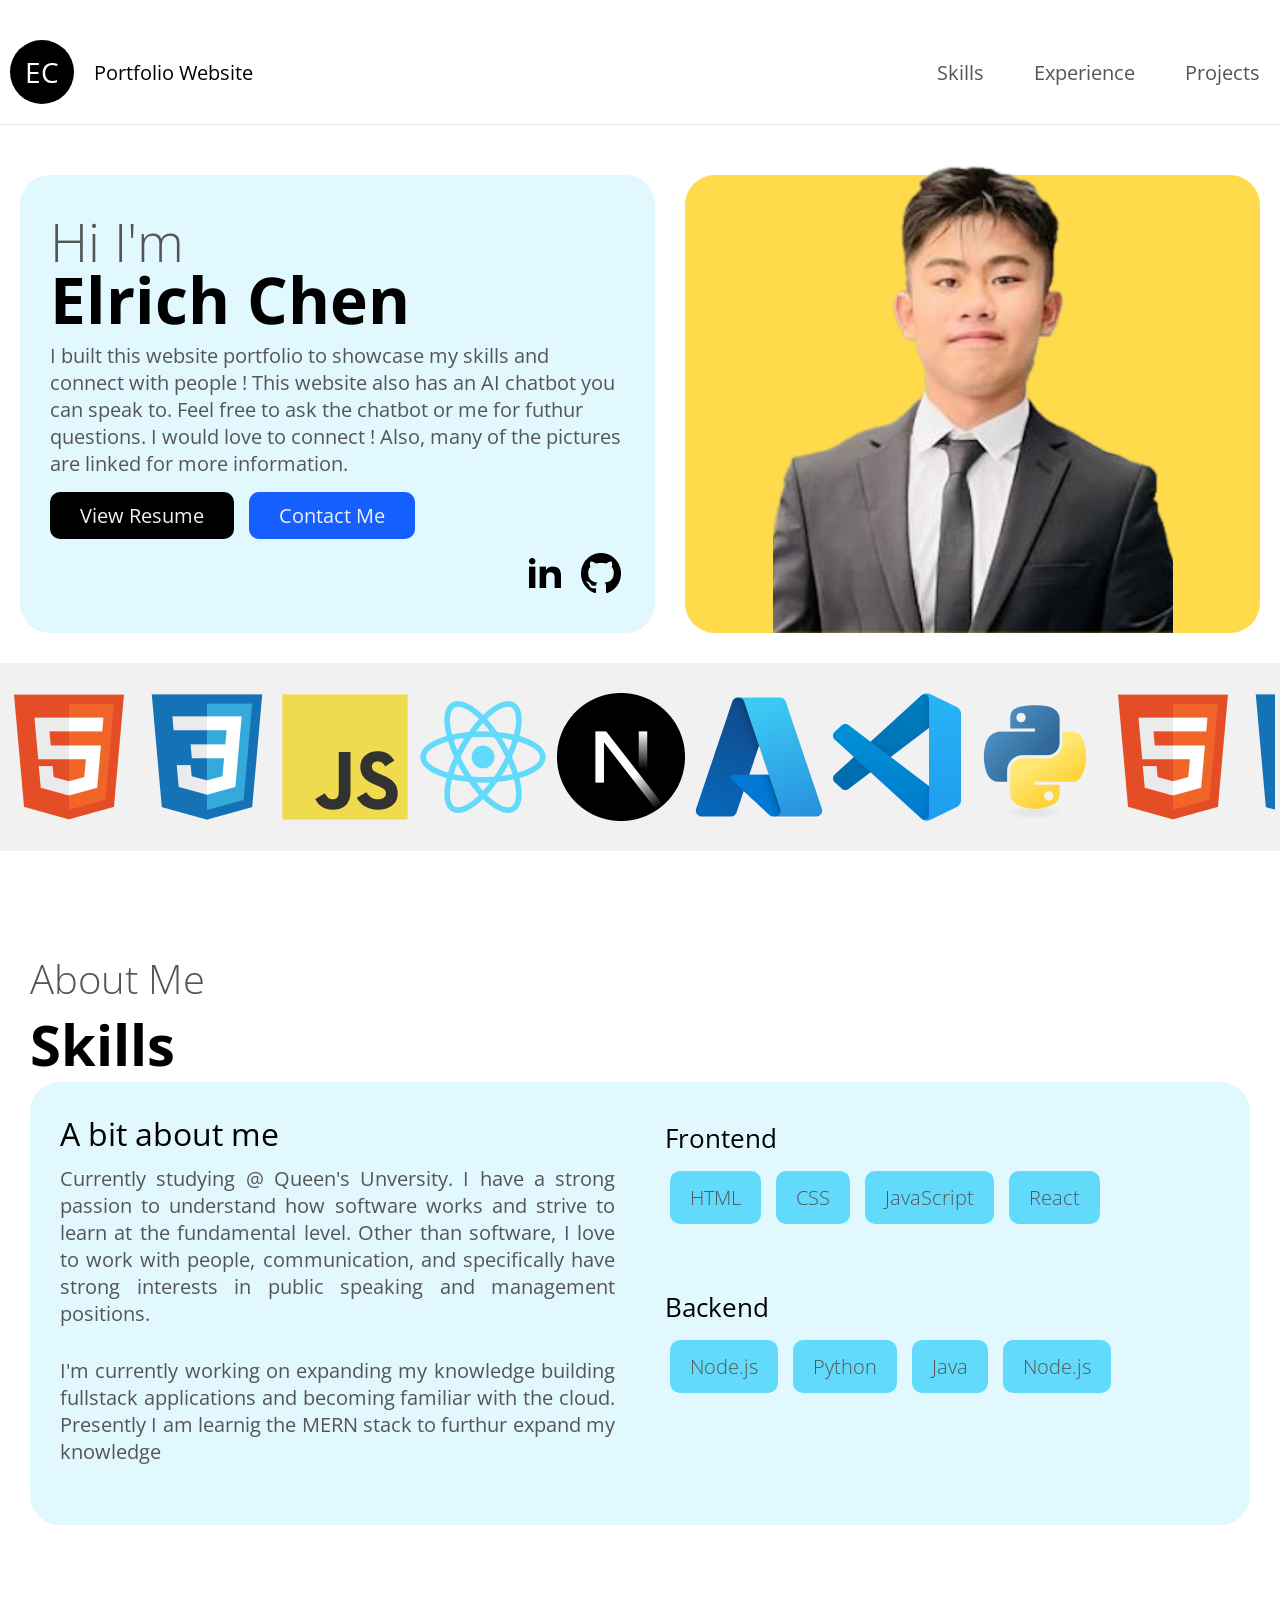
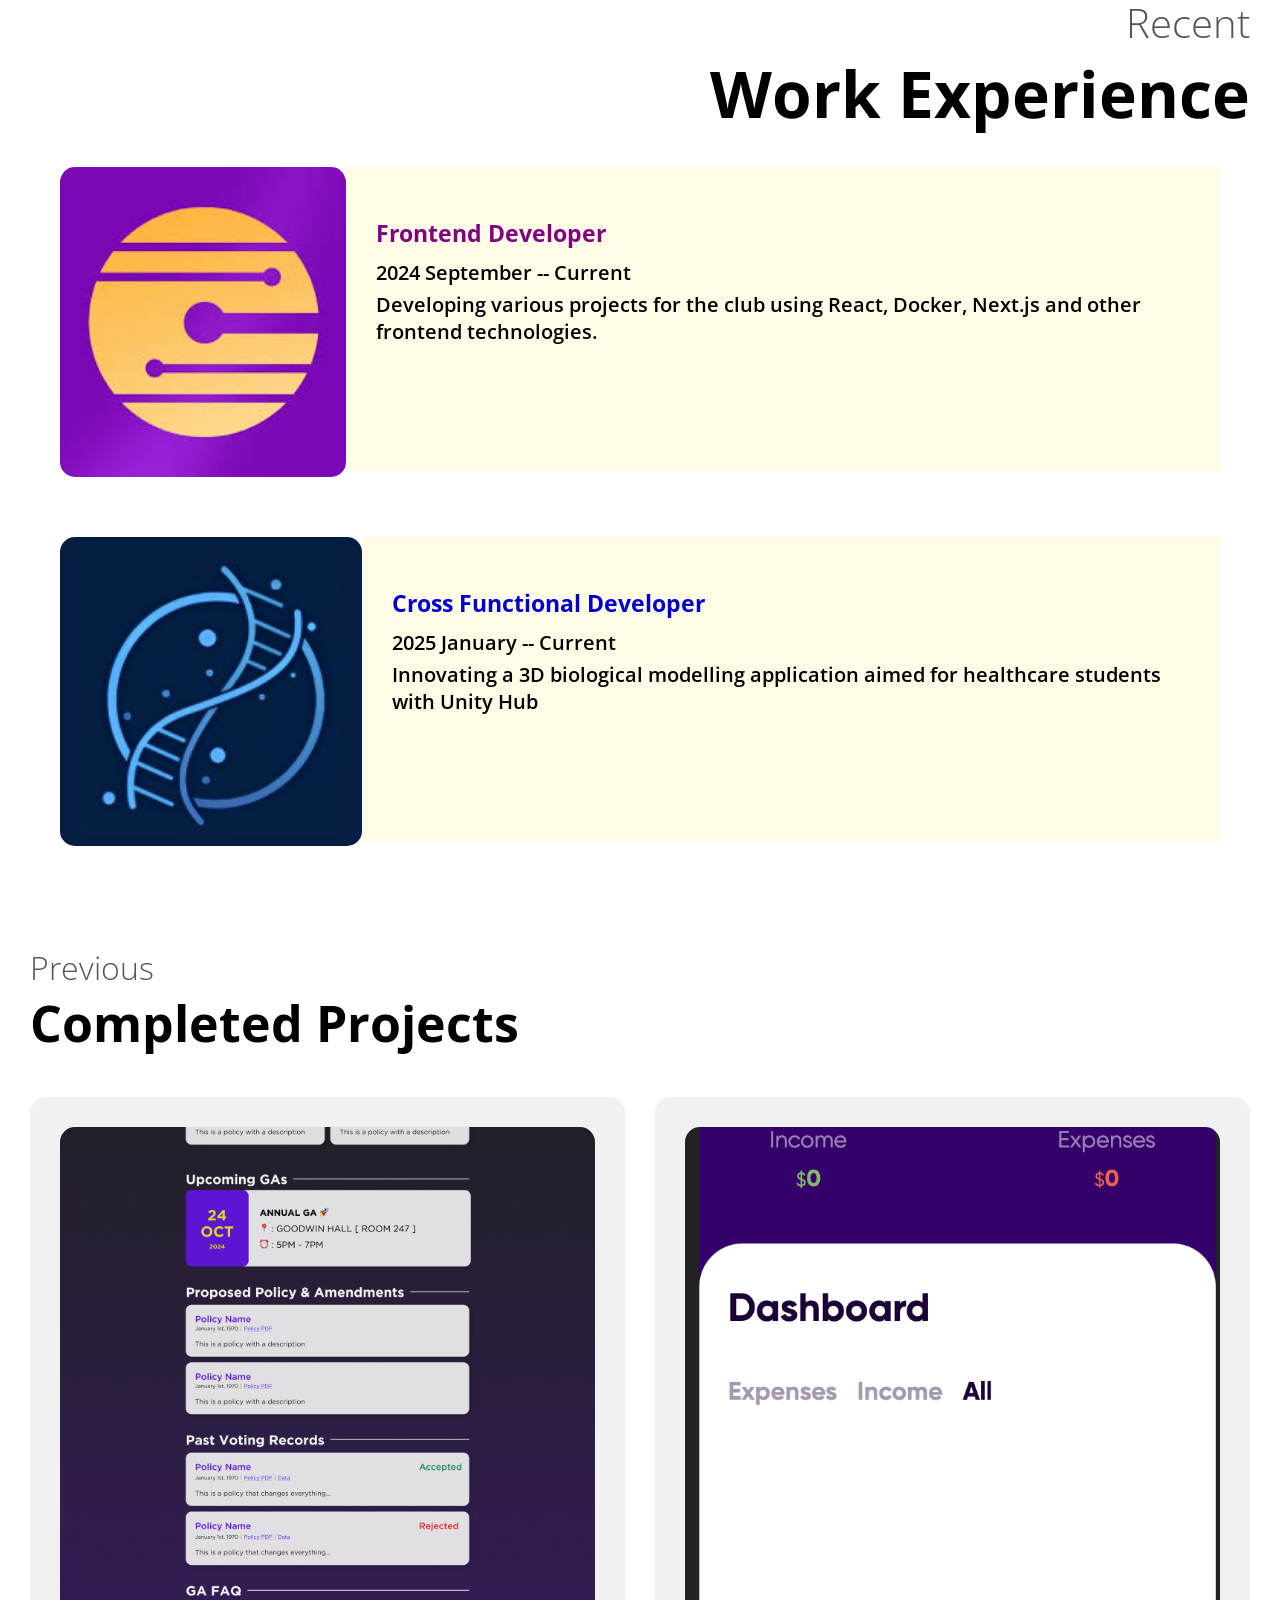
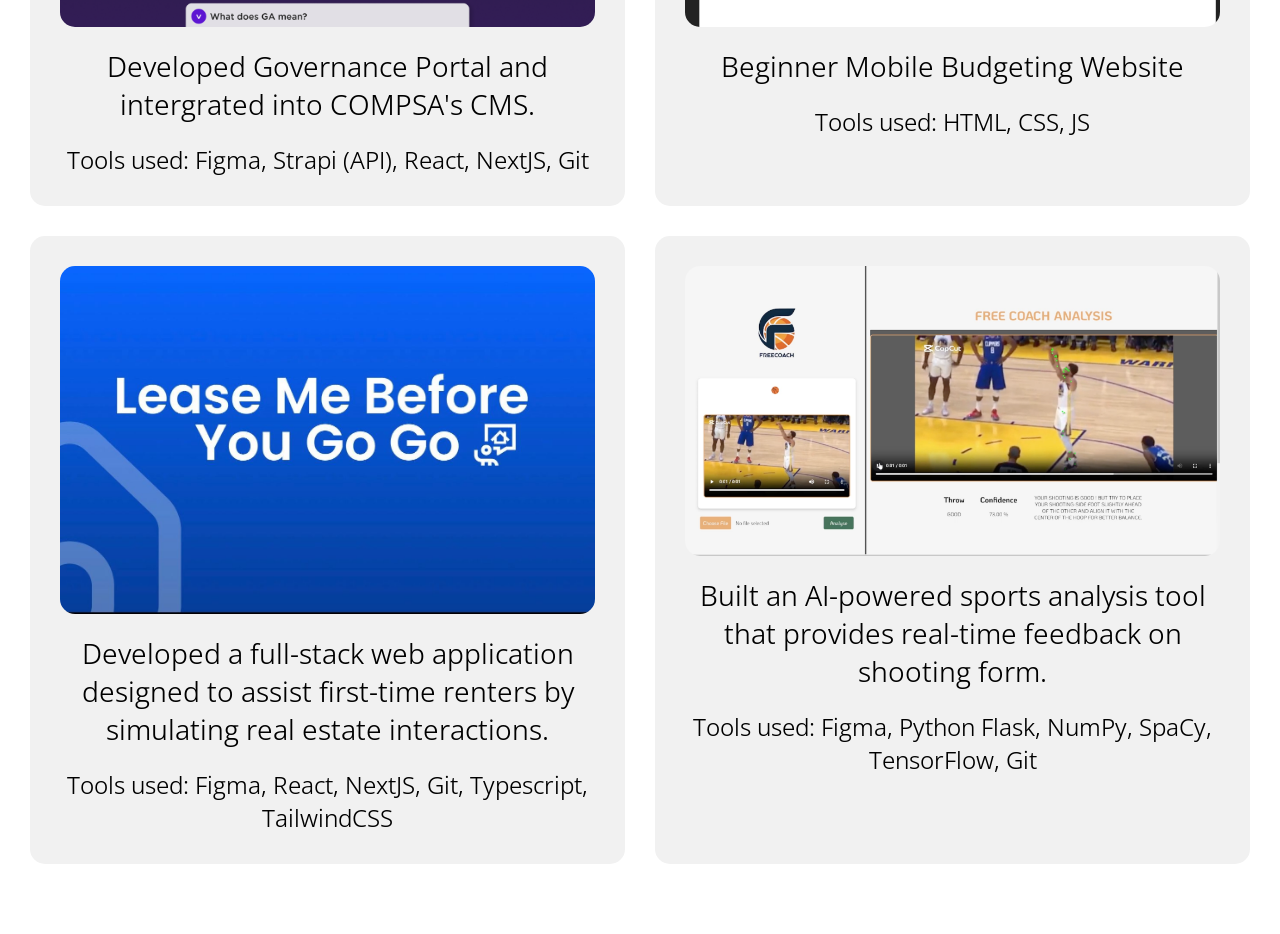
==== commit 8ce8c931: "2025 updated resume" ====
--- a/index.html
+++ b/index.html
@@ -8,7 +8,7 @@
     <link rel="preconnect" href="https://fonts.googleapis.com">
     <link rel="preconnect" href="https://fonts.gstatic.com" crossorigin>
     <link href="https://fonts.googleapis.com/css2?family=Open+Sans:ital,wght@0,300..800;1,300..800&display=swap" rel="stylesheet">
-    <link rel="stylesheet" href="/style.css">
+    <link rel="stylesheet" href="style.css">
 </head>
 <body>
     <header>
@@ -142,9 +142,26 @@
                     </div>
                 </figure>
                 <div class="job-details">
-                    <h3>Frontend Developer</h3>
-                    <div>2024 September - Current</div>
-                    <p>Developing various projects for the club using React, Docker and other frontend technologies.</p>
+                    <h3 style="color: purple">Frontend Developer</h3>
+                    <div>2024 September -- Current</div>
+                    <p>Developing various projects for the club using React, Docker, Next.js and other frontend technologies.</p>
+                </div>
+            </article>
+        </div>
+        <div class="jobs">
+            <article>
+                <figure>
+                    <div>
+                        <a href="https://www.linkedin.com/company/synapsis-network/posts/?feedView=all" target="_blank"><img src="./imgs/synapsis.jpeg" alt="Workplace 1 - YouTube Creator" width="100%" /></a>
+                        <figcaption>
+                            Queen's Synapsis Network
+                        </figcaption>
+                    </div>
+                </figure>
+                <div class="job-details">
+                    <h3 style="color: rgb(1, 1, 206)">Cross Functional Developer</h3>
+                    <div>2025 January -- Current</div>
+                    <p>Innovating a 3D biological modelling application aimed for healthcare students with Unity Hub</p>
                 </div>
             </article>
         </div>
@@ -171,11 +188,31 @@
                     Tools used: HTML, CSS, JS
                 </p>
             </div>
+            <div class="project">
+                <div class="image">
+                    <a href="https://github.com/Elrich-Chen/QHacks_2025" target="_blank" class="bento-item">
+                        <img src="./imgs/leasemebeforeyougogo.jpg">
+                    </a>
+                </div>
+                <p> <large>Developed a full-stack web application designed to assist first-time renters by simulating real estate interactions. </large>
+                    Tools used: Figma, React, NextJS, Git, Typescript, TailwindCSS
+                </p>
+            </div>
+            <div class="project">
+                <div class="image">
+                    <a href="https://github.com/Elrich-Chen/FreeCoach" target="_blank" class="bento-item">
+                        <img src="./imgs/freecoach.png">
+                    </a>
+                </div>
+                <p> <large>Built an AI-powered sports analysis tool that provides real-time feedback on shooting form. </large>
+                    Tools used: Figma, Python Flask, NumPy, SpaCy, TensorFlow, Git
+                </p>
+            </div>
         </div>
     </section>
 
     <!-- Link to the JavaScript file -->
     <script src="script.js"></script>
-    <script id="chatbotkit-widget" src="https://static.chatbotkit.com/integrations/widget/v2.js" data-widget="cm5h6tmhz05rtilwktyxtni53"></script>
+    <script src="//code.tidio.co/k3vv0k7t02q6riybmzavkp31si9v9enp.js" async></script>
 </body>
-</html>+</html>
--- a/style.css
+++ b/style.css
@@ -440,6 +440,9 @@
 
 
 .work-experience {
+	@media (max-width: 600px){
+        	margin-bottom: 300px;
+        }
     h2{
         text-align: right;
         font-size: 64px;
@@ -478,11 +481,9 @@
             text-align: center;
             display: flex;
             @media (max-width : 768px) {
-                max-height: 263px;
-                min-height: fit-content;
-            }
-            @media (max-width : 700px) {
-                flex-direction: column;
+                max-height: none; /* Remove fixed height constraint */
+                min-height: auto;
+                padding: 20px;
             }
 			h3 {
 				margin-top:20px;
@@ -503,9 +504,14 @@
 				position:relative;
 				border-radius:15px;
                 margin: auto;
-                min-width: 250px;
+                min-width: 200px; /* Reduce min-width */
                 @media(max-width:1024px){
-                    padding-top:40.25%;;
+                    width: 100%; /* Take full width on smaller screens */
+                    padding-top: 56.25%; /* 16:9 aspect ratio */
+                    min-width: auto; /* Remove min-width constraint */
+                }
+                @media (max-width: 768px) {
+                    margin-bottom: 15px;
                 }
 				img {
 					position:absolute;
@@ -514,6 +520,7 @@
 					height:100%;
 					object-fit:cover;
 					transition: ease-in 2s all;
+                    width: 100%; /* Ensure image fills container */
 				}
 				figcaption {
 					position:absolute;
@@ -554,8 +561,12 @@
 }
 
 .bento{
+    @media (max-width: 430px){
+        margin-top: 100px;
+    }
     h2{
         text-align: left;
+        display: inline-block;
         font-size: 50px;
         margin-bottom: 20px;
         small{
@@ -580,92 +591,77 @@
             font-size: 38px;
         }
     }
-    .project-container{
+    .project-container {
         display: flex;
         padding-top: 20px;
         gap: 30px;
-        @media (max-width :1024px){
+        width: 100%;
+        flex-wrap: wrap;
+        
+        @media (max-width: 1024px) {
             flex-direction: column;
         }
-        .project{
+    
+        .project, .project2 {
             flex: 1;
             display: flex;
-            justify-content: center;
             flex-direction: column;
             background-color: var(--base-100);
             border-radius: 15px;
             padding: 30px;
-            gap: 10px;
-            .image{
-                overflow: hidden;
-                margin: auto;
-                margin-top: 0;
-            }
-        }
-        .project2{
-            background-color: var(--base-100);
-            border-radius: 15px;
-            flex: 1;
-            .image2{
-                overflow: hidden;
-                margin-top: 30px;
-                display: flex;
-            }
-            p{
-                margin: 10px;
-                large{
-                    margin-bottom: 30px;
-                    @media (max-width: 1024px){
-                        margin-bottom: 7px;
-                    }
-                }
-            }
-        }
-        a{
-            object-fit: cover;
+            min-width: 40%;
+        }
+    
+        a {
+            display: flex;
             justify-content: center;
-            display: flex;
             border-radius: 15px;
             overflow: hidden;
-            img{
+            width: 100%;
+            transition: transform 0.3s ease;
+    
+            img {
+                width: 100%;
+                height: auto;
                 max-height: 500px;
-            }
-            &:hover{
+                object-fit: cover;
+            }
+    
+            &:hover {
                 transform: scale(1.1);
             }
         }
-        a:nth-child(1){
+    
+        /* Remove the fixed widths */
+        a:nth-child(1),
+        a:nth-child(2) {
             flex: 1;
-            width: 500px;
-            @media (max-width: 475px){
-                width: 320px;
-            }
-        }
-        a:nth-child(2){
-            flex: 1;
-            width: 500px;
-            height: 100%;
-            @media (max-width: 475px){
-                width: 350px;
-            }
-        }
+            /* Remove width: 500px */
+            
+            @media (max-width: 475px) {
+                width: 100%;
+            }
+        }
+    }
         p{
             text-align: center;
             font-family: "Open Sans";
             font-weight: 350;
             font-size: 24px;
+            margin-top: 20px;
             @media (max-width: 475px){
                 font-size: 20px;
             }
             large{
                 font-size: 28px;
                 display: block;
+                margin-bottom: 20px;
                 @media (max-width: 475px){
                     font-size: 28px;
                 }
             }
         }
     }
-			
-
-
+
+
+
